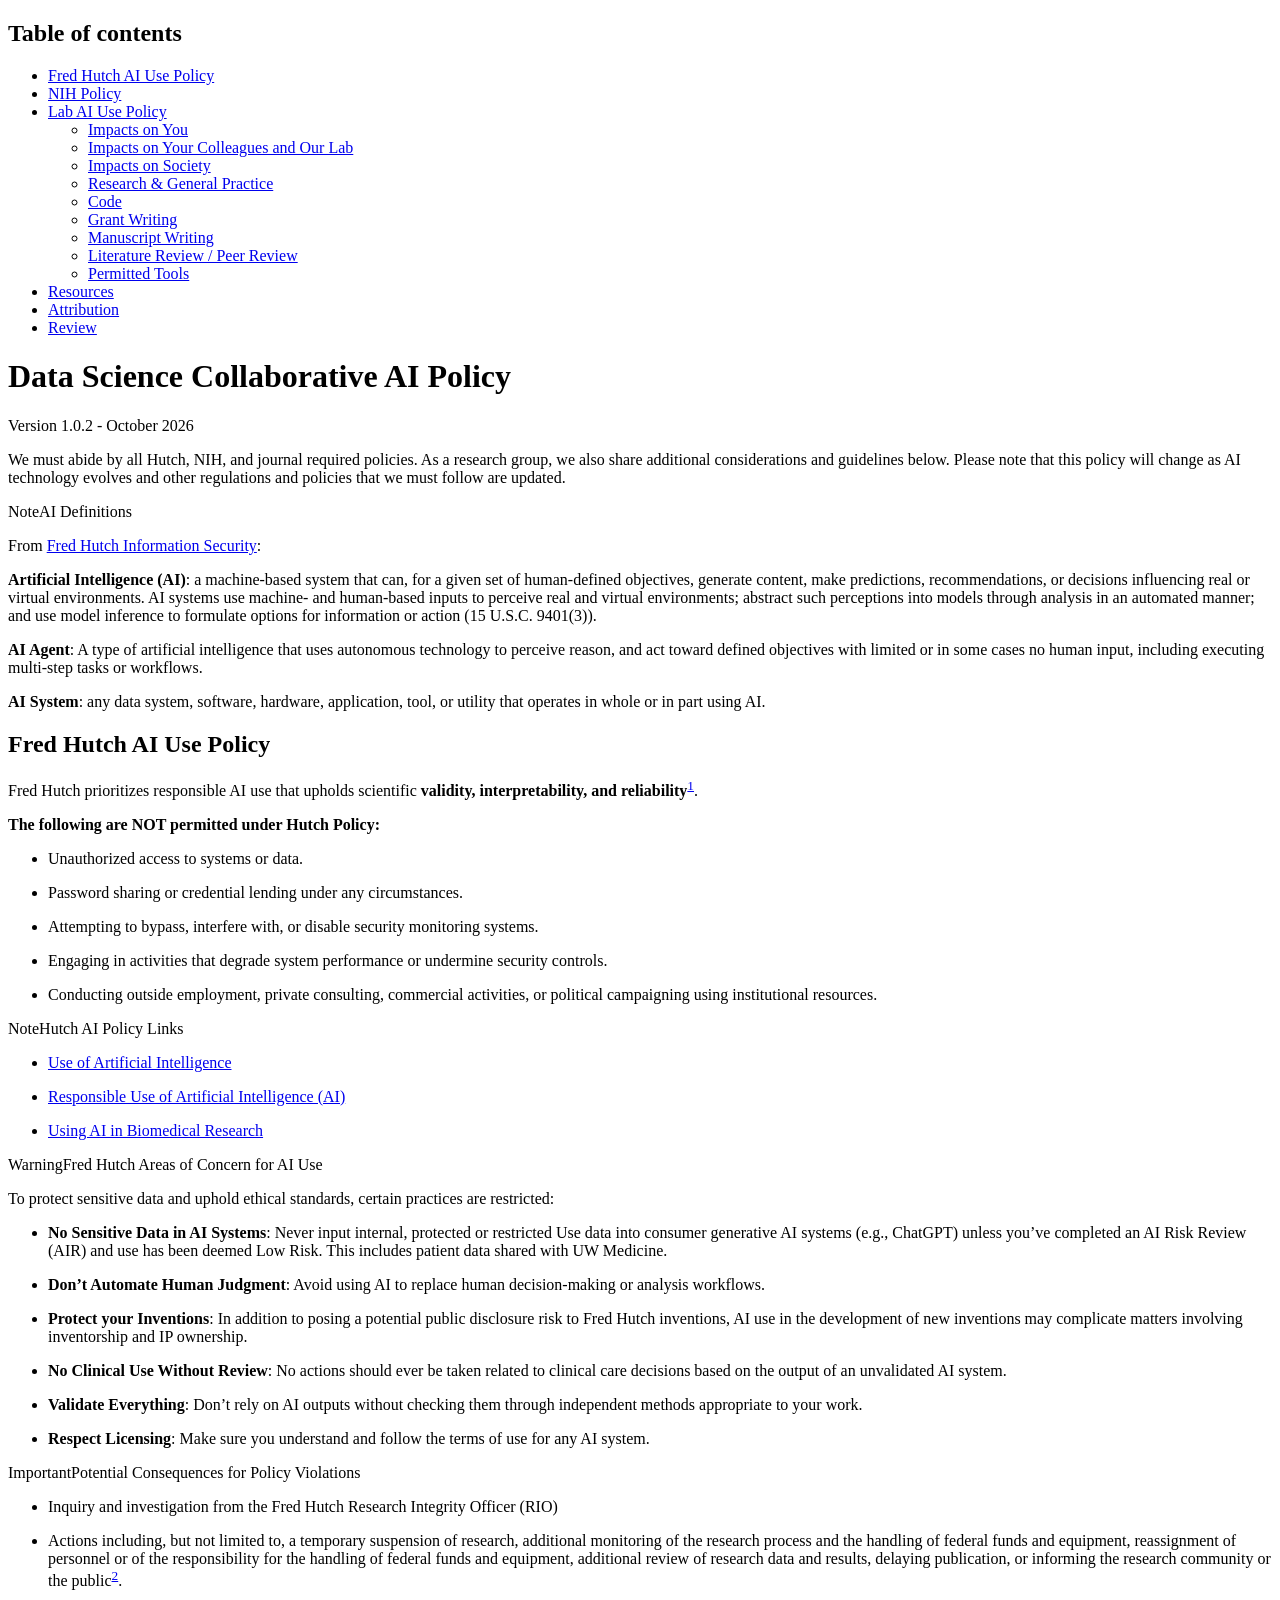
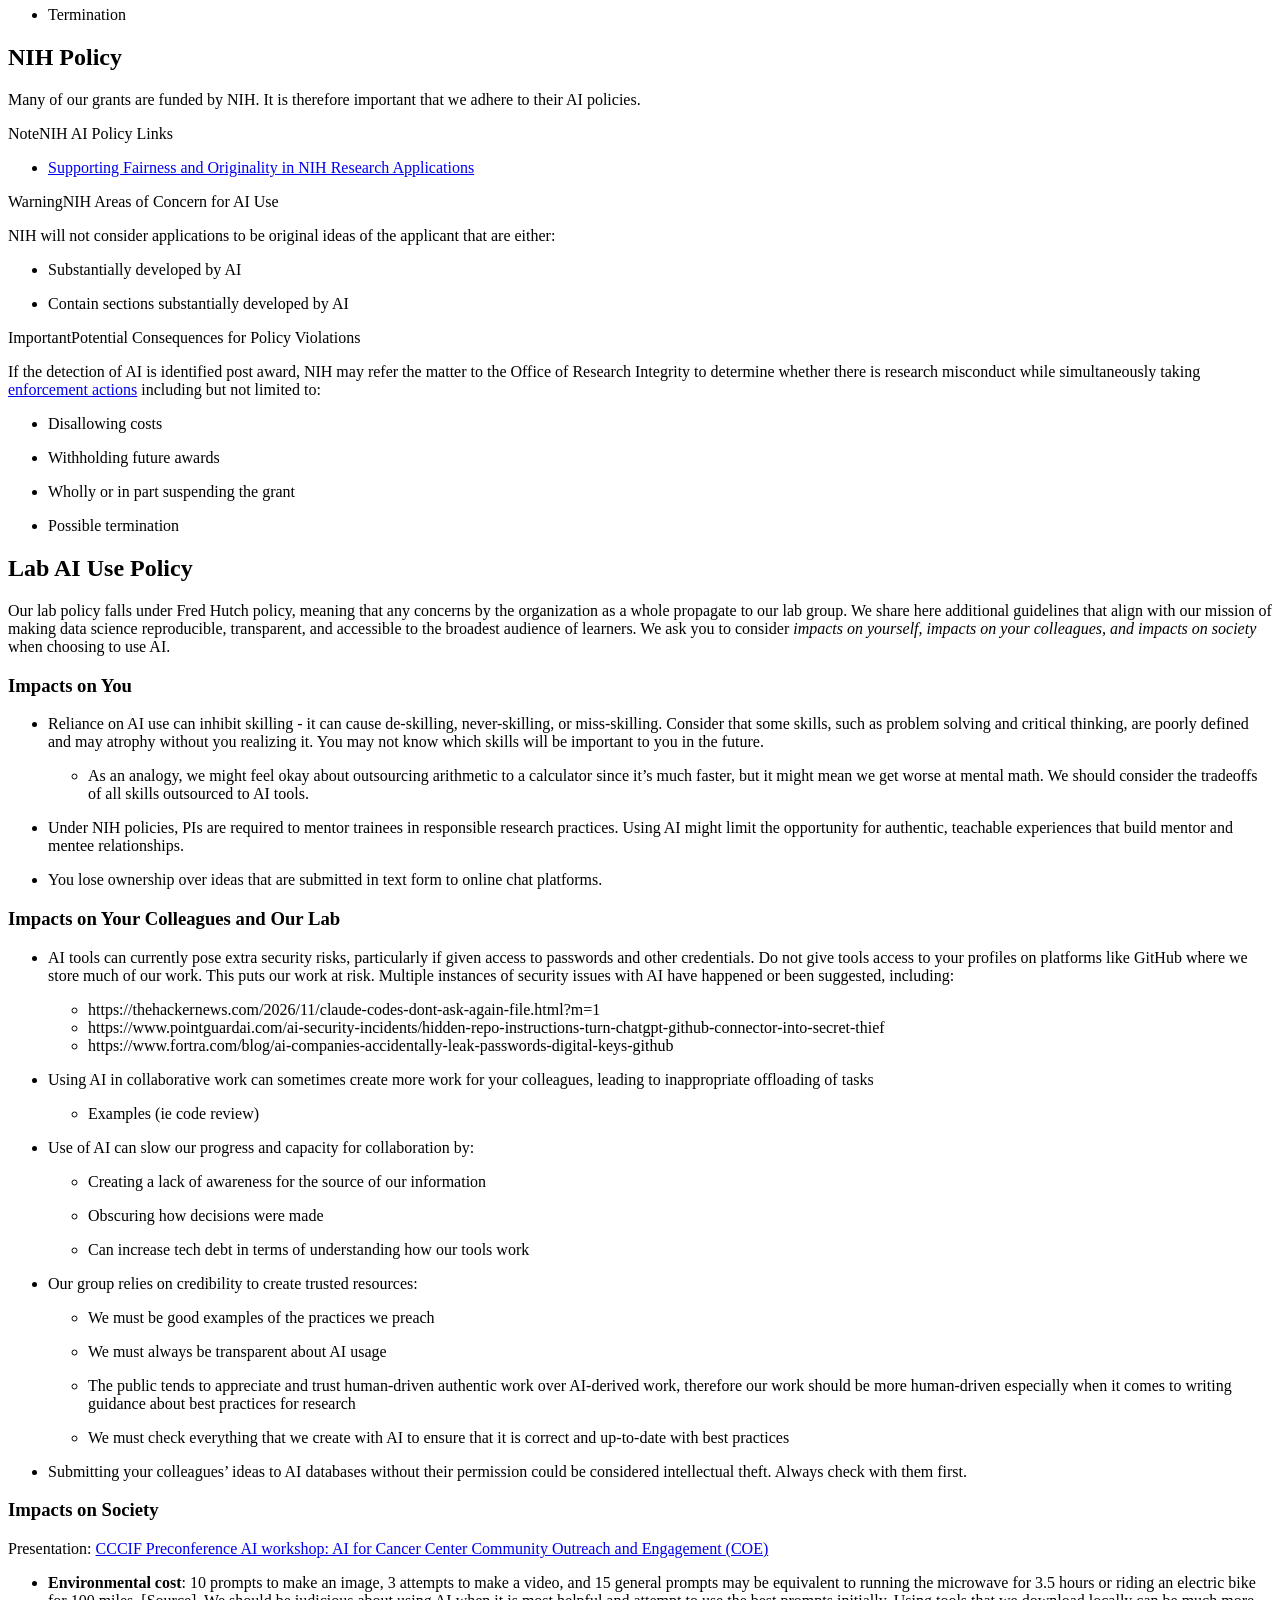
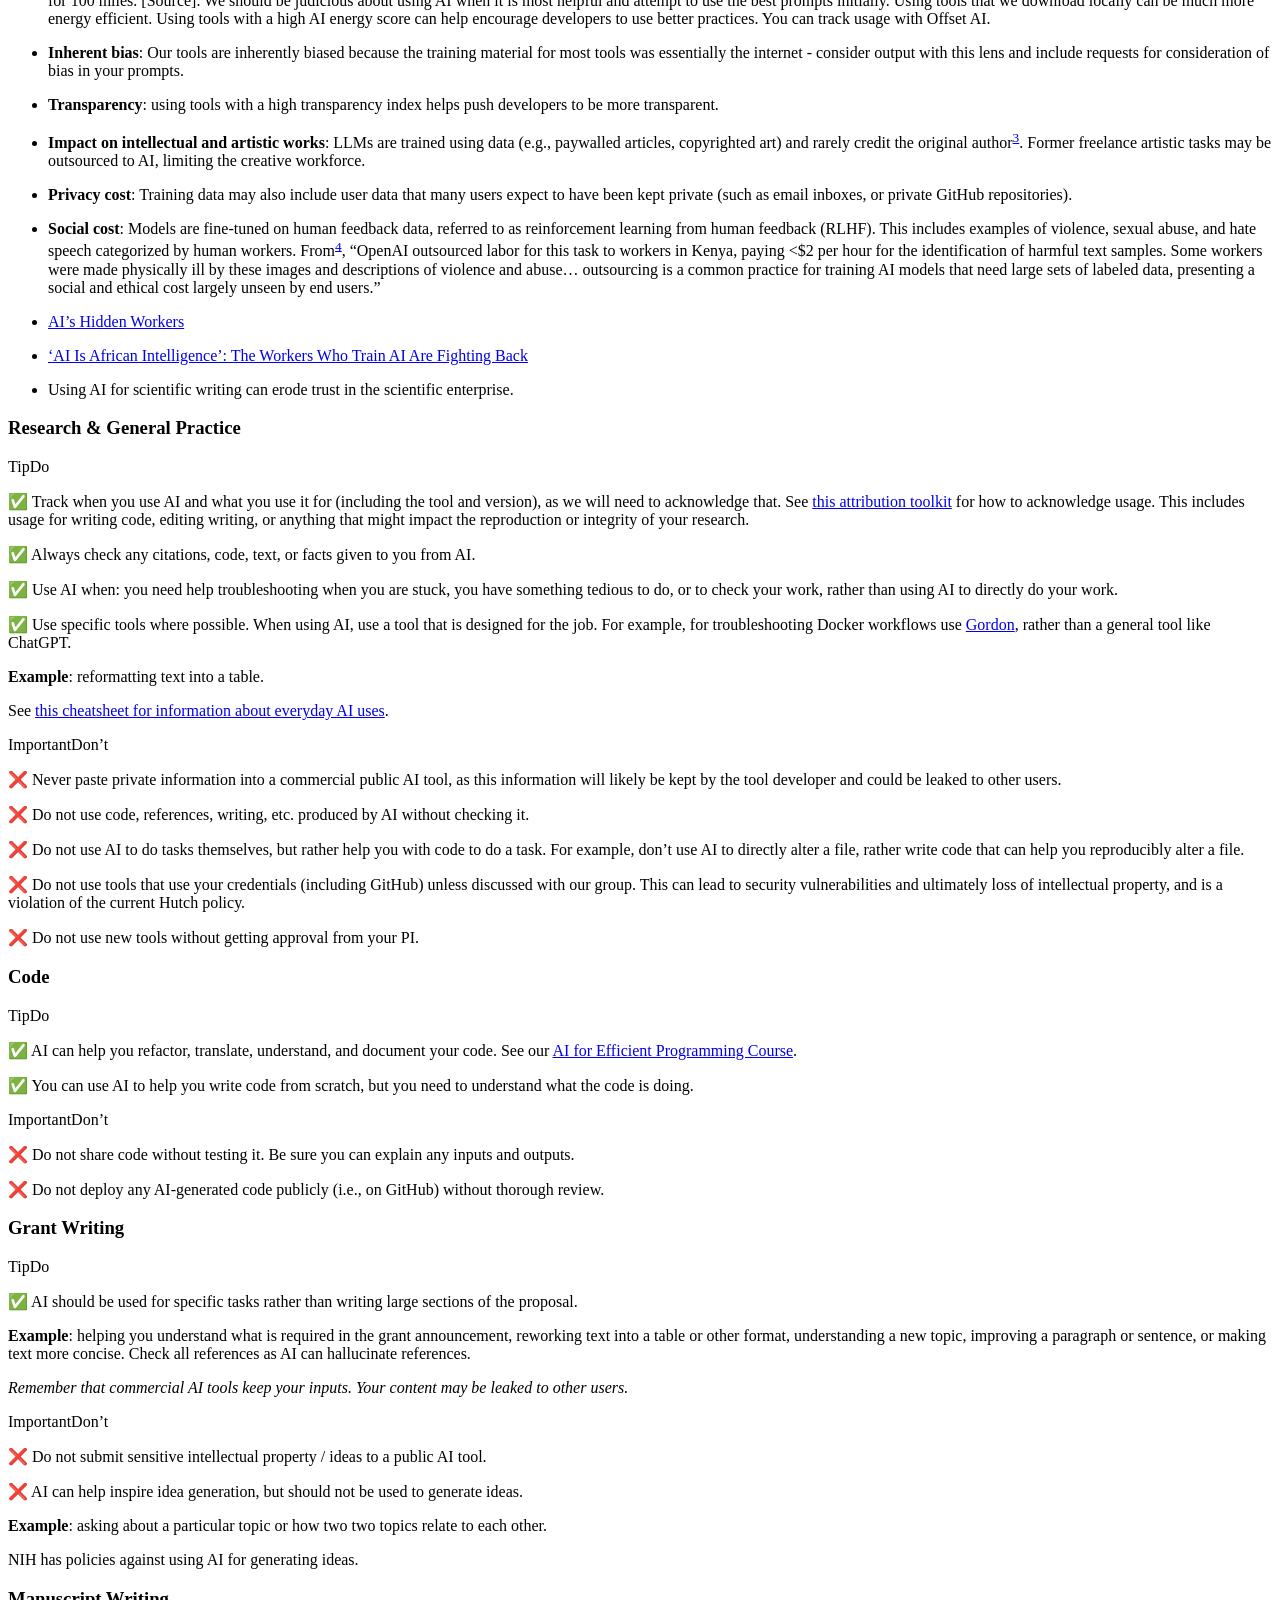
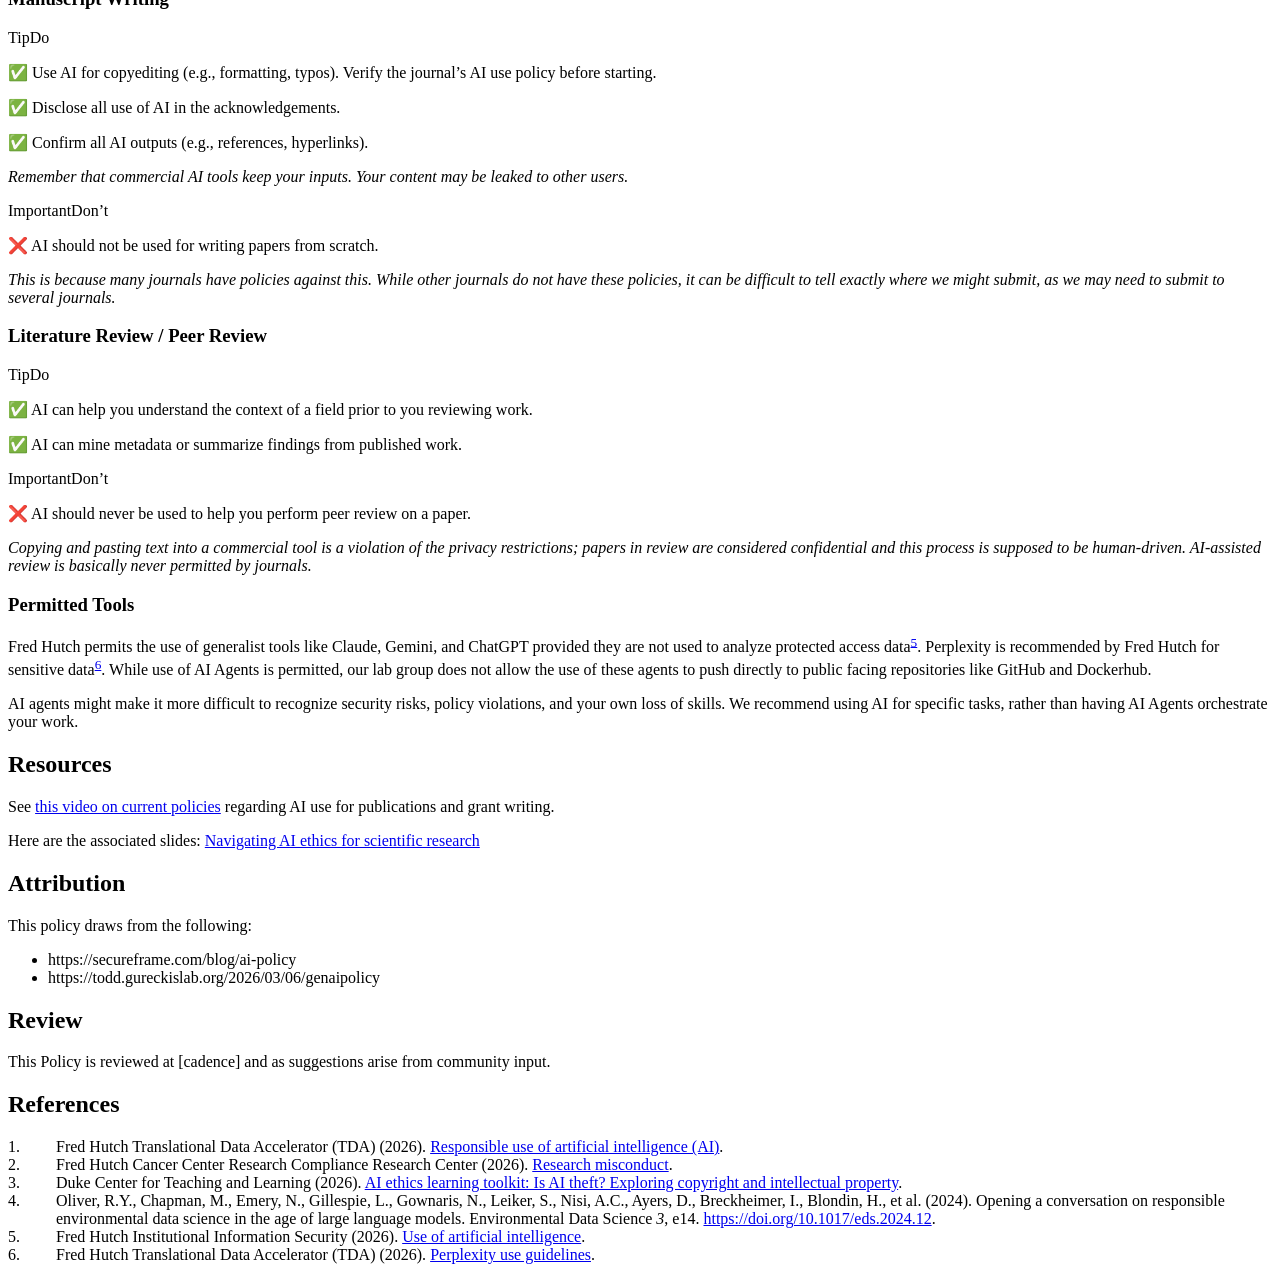
==== docs/index.html @ b93a464d "Establish workflow files" ====
<!DOCTYPE html>
<html xmlns="http://www.w3.org/1999/xhtml" lang="en" xml:lang="en"><head>

<meta charset="utf-8">
<meta name="generator" content="quarto-1.8.25">

<meta name="viewport" content="width=device-width, initial-scale=1.0, user-scalable=yes">


<title>Data Science Collaborative AI Policy</title>
<style>
code{white-space: pre-wrap;}
span.smallcaps{font-variant: small-caps;}
div.columns{display: flex; gap: min(4vw, 1.5em);}
div.column{flex: auto; overflow-x: auto;}
div.hanging-indent{margin-left: 1.5em; text-indent: -1.5em;}
ul.task-list{list-style: none;}
ul.task-list li input[type="checkbox"] {
  width: 0.8em;
  margin: 0 0.8em 0.2em -1em; /* quarto-specific, see https://github.com/quarto-dev/quarto-cli/issues/4556 */ 
  vertical-align: middle;
}
/* CSS for citations */
div.csl-bib-body { }
div.csl-entry {
  clear: both;
}
.hanging-indent div.csl-entry {
  margin-left:2em;
  text-indent:-2em;
}
div.csl-left-margin {
  min-width:2em;
  float:left;
}
div.csl-right-inline {
  margin-left:2em;
  padding-left:1em;
}
div.csl-indent {
  margin-left: 2em;
}</style>


<script src="ai-policy_files/libs/clipboard/clipboard.min.js"></script>
<script src="ai-policy_files/libs/quarto-html/quarto.js" type="module"></script>
<script src="ai-policy_files/libs/quarto-html/tabsets/tabsets.js" type="module"></script>
<script src="ai-policy_files/libs/quarto-html/axe/axe-check.js" type="module"></script>
<script src="ai-policy_files/libs/quarto-html/popper.min.js"></script>
<script src="ai-policy_files/libs/quarto-html/tippy.umd.min.js"></script>
<script src="ai-policy_files/libs/quarto-html/anchor.min.js"></script>
<link href="ai-policy_files/libs/quarto-html/tippy.css" rel="stylesheet">
<link href="ai-policy_files/libs/quarto-html/quarto-syntax-highlighting-7b89279ff1a6dce999919e0e67d4d9ec.css" rel="stylesheet" id="quarto-text-highlighting-styles">
<script src="ai-policy_files/libs/bootstrap/bootstrap.min.js"></script>
<link href="ai-policy_files/libs/bootstrap/bootstrap-icons.css" rel="stylesheet">
<link href="ai-policy_files/libs/bootstrap/bootstrap-d6a003b94517c951b2d65075d42fb01b.min.css" rel="stylesheet" append-hash="true" id="quarto-bootstrap" data-mode="light">


</head>

<body class="quarto-light">

<div id="quarto-content" class="page-columns page-rows-contents page-layout-article">
<div id="quarto-margin-sidebar" class="sidebar margin-sidebar">
  <nav id="TOC" role="doc-toc" class="toc-active">
    <h2 id="toc-title">Table of contents</h2>
   
  <ul>
  <li><a href="#fred-hutch-ai-use-policy" id="toc-fred-hutch-ai-use-policy" class="nav-link active" data-scroll-target="#fred-hutch-ai-use-policy">Fred Hutch AI Use Policy</a></li>
  <li><a href="#nih-policy" id="toc-nih-policy" class="nav-link" data-scroll-target="#nih-policy">NIH Policy</a></li>
  <li><a href="#lab-ai-use-policy" id="toc-lab-ai-use-policy" class="nav-link" data-scroll-target="#lab-ai-use-policy">Lab AI Use Policy</a>
  <ul class="collapse">
  <li><a href="#impacts-on-you" id="toc-impacts-on-you" class="nav-link" data-scroll-target="#impacts-on-you">Impacts on You</a></li>
  <li><a href="#impacts-on-your-colleagues-and-our-lab" id="toc-impacts-on-your-colleagues-and-our-lab" class="nav-link" data-scroll-target="#impacts-on-your-colleagues-and-our-lab">Impacts on Your Colleagues and Our Lab</a></li>
  <li><a href="#impacts-on-society" id="toc-impacts-on-society" class="nav-link" data-scroll-target="#impacts-on-society">Impacts on Society</a></li>
  <li><a href="#research-general-practice" id="toc-research-general-practice" class="nav-link" data-scroll-target="#research-general-practice">Research &amp; General Practice</a></li>
  <li><a href="#code" id="toc-code" class="nav-link" data-scroll-target="#code">Code</a></li>
  <li><a href="#grant-writing" id="toc-grant-writing" class="nav-link" data-scroll-target="#grant-writing">Grant Writing</a></li>
  <li><a href="#manuscript-writing" id="toc-manuscript-writing" class="nav-link" data-scroll-target="#manuscript-writing">Manuscript Writing</a></li>
  <li><a href="#literature-review-peer-review" id="toc-literature-review-peer-review" class="nav-link" data-scroll-target="#literature-review-peer-review">Literature Review / Peer Review</a></li>
  <li><a href="#permitted-tools" id="toc-permitted-tools" class="nav-link" data-scroll-target="#permitted-tools">Permitted Tools</a></li>
  </ul></li>
  <li><a href="#resources" id="toc-resources" class="nav-link" data-scroll-target="#resources">Resources</a></li>
  <li><a href="#attribution" id="toc-attribution" class="nav-link" data-scroll-target="#attribution">Attribution</a></li>
  <li><a href="#review" id="toc-review" class="nav-link" data-scroll-target="#review">Review</a></li>
  </ul>
</nav>
</div>
<main class="content" id="quarto-document-content">

<header id="title-block-header" class="quarto-title-block default">
<div class="quarto-title">
<h1 class="title">Data Science Collaborative AI Policy</h1>
<p class="subtitle lead">Version 1.0.2 - October 2026</p>
</div>



<div class="quarto-title-meta">

    
  
    
  </div>
  


</header>


<p>We must abide by all Hutch, NIH, and journal required policies. As a research group, we also share additional considerations and guidelines below. Please note that this policy will change as AI technology evolves and other regulations and policies that we must follow are updated.</p>
<div class="callout callout-style-default callout-note no-icon callout-titled">
<div class="callout-header d-flex align-content-center collapsed" data-bs-toggle="collapse" data-bs-target=".callout-1-contents" aria-controls="callout-1" aria-expanded="false" aria-label="Toggle callout">
<div class="callout-icon-container">
<i class="callout-icon no-icon"></i>
</div>
<div class="callout-title-container flex-fill">
<span class="screen-reader-only">Note</span>AI Definitions
</div>
<div class="callout-btn-toggle d-inline-block border-0 py-1 ps-1 pe-0 float-end"><i class="callout-toggle"></i></div>
</div>
<div id="callout-1" class="callout-1-contents callout-collapse collapse">
<div class="callout-body-container callout-body">
<p>From <a href="https://fredhutch-fhccinstitutional.policystat.com/policy/21605638/latest/#autoid-y47am">Fred Hutch Information Security</a>:</p>
<p><strong>Artificial Intelligence (AI)</strong>: a machine-based system that can, for a given set of human-defined objectives, generate content, make predictions, recommendations, or decisions influencing real or virtual environments. AI systems use machine- and human-based inputs to perceive real and virtual environments; abstract such perceptions into models through analysis in an automated manner; and use model inference to formulate options for information or action (15 U.S.C. 9401(3)).</p>
<p><strong>AI Agent</strong>: A type of artificial intelligence that uses autonomous technology to perceive reason, and act toward defined objectives with limited or in some cases no human input, including executing multi-step tasks or workflows.</p>
<p><strong>AI System</strong>: any data system, software, hardware, application, tool, or utility that operates in whole or in part using AI.</p>
</div>
</div>
</div>
<!-- ############################# -->
<section id="fred-hutch-ai-use-policy" class="level2">
<h2 class="anchored" data-anchor-id="fred-hutch-ai-use-policy">Fred Hutch AI Use Policy</h2>
<p>Fred Hutch prioritizes responsible AI use that upholds scientific <strong>validity, interpretability, and reliability</strong><span class="citation" data-cites="fh_responsible_use"><sup><a href="#ref-fh_responsible_use" role="doc-biblioref">1</a></sup></span>.</p>
<p><strong>The following are NOT permitted under Hutch Policy:</strong></p>
<ul>
<li><p>Unauthorized access to systems or data.</p></li>
<li><p>Password sharing or credential lending under any circumstances.</p></li>
<li><p>Attempting to bypass, interfere with, or disable security monitoring systems.</p></li>
<li><p>Engaging in activities that degrade system performance or undermine security controls.</p></li>
<li><p>Conducting outside employment, private consulting, commercial activities, or political campaigning using institutional resources.</p></li>
</ul>
<div class="callout callout-style-default callout-note no-icon callout-titled">
<div class="callout-header d-flex align-content-center collapsed" data-bs-toggle="collapse" data-bs-target=".callout-2-contents" aria-controls="callout-2" aria-expanded="false" aria-label="Toggle callout">
<div class="callout-icon-container">
<i class="callout-icon no-icon"></i>
</div>
<div class="callout-title-container flex-fill">
<span class="screen-reader-only">Note</span>Hutch AI Policy Links
</div>
<div class="callout-btn-toggle d-inline-block border-0 py-1 ps-1 pe-0 float-end"><i class="callout-toggle"></i></div>
</div>
<div id="callout-2" class="callout-2-contents callout-collapse collapse">
<div class="callout-body-container callout-body">
<ul>
<li><p><a href="https://fredhutch-fhccinstitutional.policystat.com/policy/21605638/latest/">Use of Artificial Intelligence</a></p></li>
<li><p><a href="https://centernet.fredhutch.org/u/tda/ai.html">Responsible Use of Artificial Intelligence (AI)</a></p></li>
<li><p><a href="https://sciwiki.fredhutch.org/datascience/ai_coding">Using AI in Biomedical Research</a></p></li>
</ul>
</div>
</div>
</div>
<div class="callout callout-style-default callout-warning no-icon callout-titled">
<div class="callout-header d-flex align-content-center collapsed" data-bs-toggle="collapse" data-bs-target=".callout-3-contents" aria-controls="callout-3" aria-expanded="false" aria-label="Toggle callout">
<div class="callout-icon-container">
<i class="callout-icon no-icon"></i>
</div>
<div class="callout-title-container flex-fill">
<span class="screen-reader-only">Warning</span>Fred Hutch Areas of Concern for AI Use
</div>
<div class="callout-btn-toggle d-inline-block border-0 py-1 ps-1 pe-0 float-end"><i class="callout-toggle"></i></div>
</div>
<div id="callout-3" class="callout-3-contents callout-collapse collapse">
<div class="callout-body-container callout-body">
<p>To protect sensitive data and uphold ethical standards, certain practices are restricted:</p>
<ul>
<li><p><strong>No Sensitive Data in AI Systems</strong>: Never input internal, protected or restricted Use data into consumer generative AI systems (e.g., ChatGPT) unless you’ve completed an AI Risk Review (AIR) and use has been deemed Low Risk. This includes patient data shared with UW Medicine.</p></li>
<li><p><strong>Don’t Automate Human Judgment</strong>: Avoid using AI to replace human decision-making or analysis workflows.</p></li>
<li><p><strong>Protect your Inventions</strong>: In addition to posing a potential public disclosure risk to Fred Hutch inventions, AI use in the development of new inventions may complicate matters involving inventorship and IP ownership.</p></li>
<li><p><strong>No Clinical Use Without Review</strong>: No actions should ever be taken related to clinical care decisions based on the output of an unvalidated AI system.</p></li>
<li><p><strong>Validate Everything</strong>: Don’t rely on AI outputs without checking them through independent methods appropriate to your work.</p></li>
<li><p><strong>Respect Licensing</strong>: Make sure you understand and follow the terms of use for any AI system.</p></li>
</ul>
</div>
</div>
</div>
<div class="callout callout-style-default callout-important no-icon callout-titled">
<div class="callout-header d-flex align-content-center collapsed" data-bs-toggle="collapse" data-bs-target=".callout-4-contents" aria-controls="callout-4" aria-expanded="false" aria-label="Toggle callout">
<div class="callout-icon-container">
<i class="callout-icon no-icon"></i>
</div>
<div class="callout-title-container flex-fill">
<span class="screen-reader-only">Important</span>Potential Consequences for Policy Violations
</div>
<div class="callout-btn-toggle d-inline-block border-0 py-1 ps-1 pe-0 float-end"><i class="callout-toggle"></i></div>
</div>
<div id="callout-4" class="callout-4-contents callout-collapse collapse">
<div class="callout-body-container callout-body">
<ul>
<li><p>Inquiry and investigation from the Fred Hutch Research Integrity Officer (RIO)</p></li>
<li><p>Actions including, but not limited to, a temporary suspension of research, additional monitoring of the research process and the handling of federal funds and equipment, reassignment of personnel or of the responsibility for the handling of federal funds and equipment, additional review of research data and results, delaying publication, or informing the research community or the public<span class="citation" data-cites="fh_rsch_misconduct"><sup><a href="#ref-fh_rsch_misconduct" role="doc-biblioref">2</a></sup></span>.</p></li>
<li><p>Termination</p></li>
</ul>
</div>
</div>
</div>
<!-- ############################# -->
</section>
<section id="nih-policy" class="level2">
<h2 class="anchored" data-anchor-id="nih-policy">NIH Policy</h2>
<p>Many of our grants are funded by NIH. It is therefore important that we adhere to their AI policies.</p>
<div class="callout callout-style-default callout-note no-icon callout-titled">
<div class="callout-header d-flex align-content-center collapsed" data-bs-toggle="collapse" data-bs-target=".callout-5-contents" aria-controls="callout-5" aria-expanded="false" aria-label="Toggle callout">
<div class="callout-icon-container">
<i class="callout-icon no-icon"></i>
</div>
<div class="callout-title-container flex-fill">
<span class="screen-reader-only">Note</span>NIH AI Policy Links
</div>
<div class="callout-btn-toggle d-inline-block border-0 py-1 ps-1 pe-0 float-end"><i class="callout-toggle"></i></div>
</div>
<div id="callout-5" class="callout-5-contents callout-collapse collapse">
<div class="callout-body-container callout-body">
<ul>
<li><a href="https://grants.nih.gov/grants/guide/notice-files/NOT-OD-25-132.html">Supporting Fairness and Originality in NIH Research Applications</a></li>
</ul>
</div>
</div>
</div>
<div class="callout callout-style-default callout-warning no-icon callout-titled">
<div class="callout-header d-flex align-content-center collapsed" data-bs-toggle="collapse" data-bs-target=".callout-6-contents" aria-controls="callout-6" aria-expanded="false" aria-label="Toggle callout">
<div class="callout-icon-container">
<i class="callout-icon no-icon"></i>
</div>
<div class="callout-title-container flex-fill">
<span class="screen-reader-only">Warning</span>NIH Areas of Concern for AI Use
</div>
<div class="callout-btn-toggle d-inline-block border-0 py-1 ps-1 pe-0 float-end"><i class="callout-toggle"></i></div>
</div>
<div id="callout-6" class="callout-6-contents callout-collapse collapse">
<div class="callout-body-container callout-body">
<p>NIH will not consider applications to be original ideas of the applicant that are either:</p>
<ul>
<li><p>Substantially developed by AI</p></li>
<li><p>Contain sections substantially developed by AI</p></li>
</ul>
</div>
</div>
</div>
<div class="callout callout-style-default callout-important no-icon callout-titled">
<div class="callout-header d-flex align-content-center collapsed" data-bs-toggle="collapse" data-bs-target=".callout-7-contents" aria-controls="callout-7" aria-expanded="false" aria-label="Toggle callout">
<div class="callout-icon-container">
<i class="callout-icon no-icon"></i>
</div>
<div class="callout-title-container flex-fill">
<span class="screen-reader-only">Important</span>Potential Consequences for Policy Violations
</div>
<div class="callout-btn-toggle d-inline-block border-0 py-1 ps-1 pe-0 float-end"><i class="callout-toggle"></i></div>
</div>
<div id="callout-7" class="callout-7-contents callout-collapse collapse">
<div class="callout-body-container callout-body">
<p>If the detection of AI is identified post award, NIH may refer the matter to the Office of Research Integrity to determine whether there is research misconduct while simultaneously taking <a href="https://www.ecfr.gov/current/title-2/subtitle-A/chapter-II/part-200/subpart-D/subject-group-ECFR86b76dde0e1e9dc/section-200.339">enforcement actions</a> including but not limited to:</p>
<ul>
<li><p>Disallowing costs</p></li>
<li><p>Withholding future awards</p></li>
<li><p>Wholly or in part suspending the grant</p></li>
<li><p>Possible termination</p></li>
</ul>
</div>
</div>
</div>
<!-- ############################# -->
</section>
<section id="lab-ai-use-policy" class="level2">
<h2 class="anchored" data-anchor-id="lab-ai-use-policy">Lab AI Use Policy</h2>
<p>Our lab policy falls under Fred Hutch policy, meaning that any concerns by the organization as a whole propagate to our lab group. We share here additional guidelines that align with our mission of making data science reproducible, transparent, and accessible to the broadest audience of learners. We ask you to consider <em>impacts on yourself, impacts on your colleagues, and impacts on society</em> when choosing to use AI.</p>
<section id="impacts-on-you" class="level3">
<h3 class="anchored" data-anchor-id="impacts-on-you">Impacts on You</h3>
<ul>
<li><p>Reliance on AI use can inhibit skilling - it can cause de-skilling, never-skilling, or miss-skilling. Consider that some skills, such as problem solving and critical thinking, are poorly defined and may atrophy without you realizing it. You may not know which skills will be important to you in the future.</p>
<ul>
<li>As an analogy, we might feel okay about outsourcing arithmetic to a calculator since it’s much faster, but it might mean we get worse at mental math. We should consider the tradeoffs of all skills outsourced to AI tools.</li>
</ul></li>
<li><p>Under NIH policies, PIs are required to mentor trainees in responsible research practices. Using AI might limit the opportunity for authentic, teachable experiences that build mentor and mentee relationships.</p></li>
<li><p>You lose ownership over ideas that are submitted in text form to online chat platforms.</p></li>
</ul>
</section>
<section id="impacts-on-your-colleagues-and-our-lab" class="level3">
<h3 class="anchored" data-anchor-id="impacts-on-your-colleagues-and-our-lab">Impacts on Your Colleagues and Our Lab</h3>
<ul>
<li><p>AI tools can currently pose extra security risks, particularly if given access to passwords and other credentials. Do not give tools access to your profiles on platforms like GitHub where we store much of our work. This puts our work at risk. Multiple instances of security issues with AI have happened or been suggested, including:</p>
<ul>
<li>https://thehackernews.com/2026/11/claude-codes-dont-ask-again-file.html?m=1</li>
<li>https://www.pointguardai.com/ai-security-incidents/hidden-repo-instructions-turn-chatgpt-github-connector-into-secret-thief</li>
<li>https://www.fortra.com/blog/ai-companies-accidentally-leak-passwords-digital-keys-github</li>
</ul></li>
<li><p>Using AI in collaborative work can sometimes create more work for your colleagues, leading to inappropriate offloading of tasks</p>
<ul>
<li>Examples (ie code review)</li>
</ul></li>
<li><p>Use of AI can slow our progress and capacity for collaboration by:</p>
<ul>
<li><p>Creating a lack of awareness for the source of our information</p></li>
<li><p>Obscuring how decisions were made</p></li>
<li><p>Can increase tech debt in terms of understanding how our tools work</p></li>
</ul></li>
<li><p>Our group relies on credibility to create trusted resources:</p>
<ul>
<li><p>We must be good examples of the practices we preach</p></li>
<li><p>We must always be transparent about AI usage</p></li>
<li><p>The public tends to appreciate and trust human-driven authentic work over AI-derived work, therefore our work should be more human-driven especially when it comes to writing guidance about best practices for research</p></li>
<li><p>We must check everything that we create with AI to ensure that it is correct and up-to-date with best practices</p></li>
</ul></li>
<li><p>Submitting your colleagues’ ideas to AI databases without their permission could be considered intellectual theft. Always check with them first.</p></li>
</ul>
</section>
<section id="impacts-on-society" class="level3">
<h3 class="anchored" data-anchor-id="impacts-on-society">Impacts on Society</h3>
<p>Presentation: <a href="https://docs.google.com/presentation/d/1SSAsaE_R_SJqafv3GZYfQDh40idFBVF4uCoBOgGnBtQ/edit?usp=sharing">CCCIF Preconference AI workshop: AI for Cancer Center Community Outreach and Engagement (COE)</a></p>
<ul>
<li><p><strong>Environmental cost</strong>: 10 prompts to make an image, 3 attempts to make a video, and 15 general prompts may be equivalent to running the microwave for 3.5 hours or riding an electric bike for 100 miles. [Source]. We should be judicious about using AI when it is most helpful and attempt to use the best prompts initially. Using tools that we download locally can be much more energy efficient. Using tools with a high AI energy score can help encourage developers to use better practices. You can track usage with Offset AI.</p></li>
<li><p><strong>Inherent bias</strong>: Our tools are inherently biased because the training material for most tools was essentially the internet - consider output with this lens and include requests for consideration of bias in your prompts.</p></li>
<li><p><strong>Transparency</strong>: using tools with a high transparency index helps push developers to be more transparent.</p></li>
<li><p><strong>Impact on intellectual and artistic works</strong>: LLMs are trained using data (e.g., paywalled articles, copyrighted art) and rarely credit the original author<span class="citation" data-cites="is_ai_theft"><sup><a href="#ref-is_ai_theft" role="doc-biblioref">3</a></sup></span>. Former freelance artistic tasks may be outsourced to AI, limiting the creative workforce.</p></li>
<li><p><strong>Privacy cost</strong>: Training data may also include user data that many users expect to have been kept private (such as email inboxes, or private GitHub repositories).</p></li>
<li><p><strong>Social cost</strong>: Models are fine-tuned on human feedback data, referred to as reinforcement learning from human feedback (RLHF). This includes examples of violence, sexual abuse, and hate speech categorized by human workers. From<span class="citation" data-cites="Oliver2024"><sup><a href="#ref-Oliver2024" role="doc-biblioref">4</a></sup></span>, “OpenAI outsourced labor for this task to workers in Kenya, paying &lt;$2 per hour for the identification of harmful text samples. Some workers were made physically ill by these images and descriptions of violence and abuse… outsourcing is a common practice for training AI models that need large sets of labeled data, presenting a social and ethical cost largely unseen by end users.”</p></li>
<li><p><a href="https://papers.ssrn.com/sol3/papers.cfm?abstract_id=6443000">AI’s Hidden Workers</a></p></li>
<li><p><a href="https://www.404media.co/ai-is-african-intelligence-the-workers-who-train-ai-are-fighting-back/">‘AI Is African Intelligence’: The Workers Who Train AI Are Fighting Back</a></p></li>
<li><p>Using AI for scientific writing can erode trust in the scientific enterprise.</p></li>
</ul>
</section>
<section id="research-general-practice" class="level3">
<h3 class="anchored" data-anchor-id="research-general-practice">Research &amp; General Practice</h3>
<div class="callout callout-style-default callout-tip no-icon callout-titled">
<div class="callout-header d-flex align-content-center collapsed" data-bs-toggle="collapse" data-bs-target=".callout-8-contents" aria-controls="callout-8" aria-expanded="false" aria-label="Toggle callout">
<div class="callout-icon-container">
<i class="callout-icon no-icon"></i>
</div>
<div class="callout-title-container flex-fill">
<span class="screen-reader-only">Tip</span>Do
</div>
<div class="callout-btn-toggle d-inline-block border-0 py-1 ps-1 pe-0 float-end"><i class="callout-toggle"></i></div>
</div>
<div id="callout-8" class="callout-8-contents callout-collapse collapse">
<div class="callout-body-container callout-body">
<p>✅ Track when you use AI and what you use it for (including the tool and version), as we will need to acknowledge that. See <a href="https://aiattribution.github.io/">this attribution toolkit</a> for how to acknowledge usage. This includes usage for writing code, editing writing, or anything that might impact the reproduction or integrity of your research.</p>
<p>✅ Always check any citations, code, text, or facts given to you from AI.</p>
<p>✅ Use AI when: you need help troubleshooting when you are stuck, you have something tedious to do, or to check your work, rather than using AI to directly do your work.</p>
<p>✅ Use specific tools where possible. When using AI, use a tool that is designed for the job. For example, for troubleshooting Docker workflows use <a href="https://docs.docker.com/ai/gordon/">Gordon</a>, rather than a general tool like ChatGPT.</p>
<p><strong>Example</strong>: reformatting text into a table.</p>
<p>See <a href="https://www.ottrproject.org/cheatsheets/ai_everyday_uses.html">this cheatsheet for information about everyday AI uses</a>.</p>
</div>
</div>
</div>
<div class="callout callout-style-default callout-important no-icon callout-titled">
<div class="callout-header d-flex align-content-center collapsed" data-bs-toggle="collapse" data-bs-target=".callout-9-contents" aria-controls="callout-9" aria-expanded="false" aria-label="Toggle callout">
<div class="callout-icon-container">
<i class="callout-icon no-icon"></i>
</div>
<div class="callout-title-container flex-fill">
<span class="screen-reader-only">Important</span>Don’t
</div>
<div class="callout-btn-toggle d-inline-block border-0 py-1 ps-1 pe-0 float-end"><i class="callout-toggle"></i></div>
</div>
<div id="callout-9" class="callout-9-contents callout-collapse collapse">
<div class="callout-body-container callout-body">
<p>❌ Never paste private information into a commercial public AI tool, as this information will likely be kept by the tool developer and could be leaked to other users.</p>
<p>❌ Do not use code, references, writing, etc. produced by AI without checking it.</p>
<p>❌ Do not use AI to do tasks themselves, but rather help you with code to do a task. For example, don’t use AI to directly alter a file, rather write code that can help you reproducibly alter a file.</p>
<p>❌ Do not use tools that use your credentials (including GitHub) unless discussed with our group. This can lead to security vulnerabilities and ultimately loss of intellectual property, and is a violation of the current Hutch policy.</p>
<p>❌ Do not use new tools without getting approval from your PI.</p>
</div>
</div>
</div>
</section>
<section id="code" class="level3">
<h3 class="anchored" data-anchor-id="code">Code</h3>
<div class="callout callout-style-default callout-tip no-icon callout-titled">
<div class="callout-header d-flex align-content-center collapsed" data-bs-toggle="collapse" data-bs-target=".callout-10-contents" aria-controls="callout-10" aria-expanded="false" aria-label="Toggle callout">
<div class="callout-icon-container">
<i class="callout-icon no-icon"></i>
</div>
<div class="callout-title-container flex-fill">
<span class="screen-reader-only">Tip</span>Do
</div>
<div class="callout-btn-toggle d-inline-block border-0 py-1 ps-1 pe-0 float-end"><i class="callout-toggle"></i></div>
</div>
<div id="callout-10" class="callout-10-contents callout-collapse collapse">
<div class="callout-body-container callout-body">
<p>✅ AI can help you refactor, translate, understand, and document your code. See our <a href="https://github.com/fhdsl/AI_for_Efficient_Programming">AI for Efficient Programming Course</a>.</p>
<p>✅ You can use AI to help you write code from scratch, but you need to understand what the code is doing.</p>
</div>
</div>
</div>
<div class="callout callout-style-default callout-important no-icon callout-titled">
<div class="callout-header d-flex align-content-center collapsed" data-bs-toggle="collapse" data-bs-target=".callout-11-contents" aria-controls="callout-11" aria-expanded="false" aria-label="Toggle callout">
<div class="callout-icon-container">
<i class="callout-icon no-icon"></i>
</div>
<div class="callout-title-container flex-fill">
<span class="screen-reader-only">Important</span>Don’t
</div>
<div class="callout-btn-toggle d-inline-block border-0 py-1 ps-1 pe-0 float-end"><i class="callout-toggle"></i></div>
</div>
<div id="callout-11" class="callout-11-contents callout-collapse collapse">
<div class="callout-body-container callout-body">
<p>❌ Do not share code without testing it. Be sure you can explain any inputs and outputs.</p>
<p>❌ Do not deploy any AI-generated code publicly (i.e., on GitHub) without thorough review.</p>
</div>
</div>
</div>
</section>
<section id="grant-writing" class="level3">
<h3 class="anchored" data-anchor-id="grant-writing">Grant Writing</h3>
<div class="callout callout-style-default callout-tip no-icon callout-titled">
<div class="callout-header d-flex align-content-center collapsed" data-bs-toggle="collapse" data-bs-target=".callout-12-contents" aria-controls="callout-12" aria-expanded="false" aria-label="Toggle callout">
<div class="callout-icon-container">
<i class="callout-icon no-icon"></i>
</div>
<div class="callout-title-container flex-fill">
<span class="screen-reader-only">Tip</span>Do
</div>
<div class="callout-btn-toggle d-inline-block border-0 py-1 ps-1 pe-0 float-end"><i class="callout-toggle"></i></div>
</div>
<div id="callout-12" class="callout-12-contents callout-collapse collapse">
<div class="callout-body-container callout-body">
<p>✅ AI should be used for specific tasks rather than writing large sections of the proposal.</p>
<p><strong>Example</strong>: helping you understand what is required in the grant announcement, reworking text into a table or other format, understanding a new topic, improving a paragraph or sentence, or making text more concise. Check all references as AI can hallucinate references.</p>
<p><em>Remember that commercial AI tools keep your inputs. Your content may be leaked to other users.</em></p>
</div>
</div>
</div>
<div class="callout callout-style-default callout-important no-icon callout-titled">
<div class="callout-header d-flex align-content-center collapsed" data-bs-toggle="collapse" data-bs-target=".callout-13-contents" aria-controls="callout-13" aria-expanded="false" aria-label="Toggle callout">
<div class="callout-icon-container">
<i class="callout-icon no-icon"></i>
</div>
<div class="callout-title-container flex-fill">
<span class="screen-reader-only">Important</span>Don’t
</div>
<div class="callout-btn-toggle d-inline-block border-0 py-1 ps-1 pe-0 float-end"><i class="callout-toggle"></i></div>
</div>
<div id="callout-13" class="callout-13-contents callout-collapse collapse">
<div class="callout-body-container callout-body">
<p>❌ Do not submit sensitive intellectual property / ideas to a public AI tool.</p>
<p>❌ AI can help inspire idea generation, but should not be used to generate ideas.</p>
<p><strong>Example</strong>: asking about a particular topic or how two two topics relate to each other.</p>
<p>NIH has policies against using AI for generating ideas.</p>
</div>
</div>
</div>
</section>
<section id="manuscript-writing" class="level3">
<h3 class="anchored" data-anchor-id="manuscript-writing">Manuscript Writing</h3>
<div class="callout callout-style-default callout-tip no-icon callout-titled">
<div class="callout-header d-flex align-content-center collapsed" data-bs-toggle="collapse" data-bs-target=".callout-14-contents" aria-controls="callout-14" aria-expanded="false" aria-label="Toggle callout">
<div class="callout-icon-container">
<i class="callout-icon no-icon"></i>
</div>
<div class="callout-title-container flex-fill">
<span class="screen-reader-only">Tip</span>Do
</div>
<div class="callout-btn-toggle d-inline-block border-0 py-1 ps-1 pe-0 float-end"><i class="callout-toggle"></i></div>
</div>
<div id="callout-14" class="callout-14-contents callout-collapse collapse">
<div class="callout-body-container callout-body">
<p>✅ Use AI for copyediting (e.g., formatting, typos). Verify the journal’s AI use policy before starting.</p>
<p>✅ Disclose all use of AI in the acknowledgements.</p>
<p>✅ Confirm all AI outputs (e.g., references, hyperlinks).</p>
<p><em>Remember that commercial AI tools keep your inputs. Your content may be leaked to other users.</em></p>
</div>
</div>
</div>
<div class="callout callout-style-default callout-important no-icon callout-titled">
<div class="callout-header d-flex align-content-center collapsed" data-bs-toggle="collapse" data-bs-target=".callout-15-contents" aria-controls="callout-15" aria-expanded="false" aria-label="Toggle callout">
<div class="callout-icon-container">
<i class="callout-icon no-icon"></i>
</div>
<div class="callout-title-container flex-fill">
<span class="screen-reader-only">Important</span>Don’t
</div>
<div class="callout-btn-toggle d-inline-block border-0 py-1 ps-1 pe-0 float-end"><i class="callout-toggle"></i></div>
</div>
<div id="callout-15" class="callout-15-contents callout-collapse collapse">
<div class="callout-body-container callout-body">
<p>❌ AI should not be used for writing papers from scratch.</p>
<p><em>This is because many journals have policies against this. While other journals do not have these policies, it can be difficult to tell exactly where we might submit, as we may need to submit to several journals.</em></p>
</div>
</div>
</div>
</section>
<section id="literature-review-peer-review" class="level3">
<h3 class="anchored" data-anchor-id="literature-review-peer-review">Literature Review / Peer Review</h3>
<div class="callout callout-style-default callout-tip no-icon callout-titled">
<div class="callout-header d-flex align-content-center collapsed" data-bs-toggle="collapse" data-bs-target=".callout-16-contents" aria-controls="callout-16" aria-expanded="false" aria-label="Toggle callout">
<div class="callout-icon-container">
<i class="callout-icon no-icon"></i>
</div>
<div class="callout-title-container flex-fill">
<span class="screen-reader-only">Tip</span>Do
</div>
<div class="callout-btn-toggle d-inline-block border-0 py-1 ps-1 pe-0 float-end"><i class="callout-toggle"></i></div>
</div>
<div id="callout-16" class="callout-16-contents callout-collapse collapse">
<div class="callout-body-container callout-body">
<p>✅ AI can help you understand the context of a field prior to you reviewing work.</p>
<p>✅ AI can mine metadata or summarize findings from published work.</p>
</div>
</div>
</div>
<div class="callout callout-style-default callout-important no-icon callout-titled">
<div class="callout-header d-flex align-content-center collapsed" data-bs-toggle="collapse" data-bs-target=".callout-17-contents" aria-controls="callout-17" aria-expanded="false" aria-label="Toggle callout">
<div class="callout-icon-container">
<i class="callout-icon no-icon"></i>
</div>
<div class="callout-title-container flex-fill">
<span class="screen-reader-only">Important</span>Don’t
</div>
<div class="callout-btn-toggle d-inline-block border-0 py-1 ps-1 pe-0 float-end"><i class="callout-toggle"></i></div>
</div>
<div id="callout-17" class="callout-17-contents callout-collapse collapse">
<div class="callout-body-container callout-body">
<p>❌ AI should never be used to help you perform peer review on a paper.</p>
<p><em>Copying and pasting text into a commercial tool is a violation of the privacy restrictions; papers in review are considered confidential and this process is supposed to be human-driven. AI-assisted review is basically never permitted by journals.</em></p>
</div>
</div>
</div>
</section>
<section id="permitted-tools" class="level3">
<h3 class="anchored" data-anchor-id="permitted-tools">Permitted Tools</h3>
<p>Fred Hutch permits the use of generalist tools like Claude, Gemini, and ChatGPT provided they are not used to analyze protected access data<span class="citation" data-cites="fh_ai_use"><sup><a href="#ref-fh_ai_use" role="doc-biblioref">5</a></sup></span>. Perplexity is recommended by Fred Hutch for sensitive data<span class="citation" data-cites="fh_perplexity"><sup><a href="#ref-fh_perplexity" role="doc-biblioref">6</a></sup></span>. While use of AI Agents is permitted, our lab group does not allow the use of these agents to push directly to public facing repositories like GitHub and Dockerhub.</p>
<p>AI agents might make it more difficult to recognize security risks, policy violations, and your own loss of skills. We recommend using AI for specific tasks, rather than having AI Agents orchestrate your work.</p>
</section>
</section>
<section id="resources" class="level2">
<h2 class="anchored" data-anchor-id="resources">Resources</h2>
<p>See <a href="https://fredhutch.hosted.panopto.com/Panopto/Pages/Viewer.aspx?id=8eeb3bd0-ac16-4dba-858d-b38b016cff76">this video on current policies</a> regarding AI use for publications and grant writing.</p>
<p>Here are the associated slides: <a href="https://docs.google.com/presentation/d/15RmlGNAontco7VF4EdtQFeaOl_1QKc1TVMCb79vKKz0/edit?usp=sharing">Navigating AI ethics for scientific research</a></p>
</section>
<section id="attribution" class="level2">
<h2 class="anchored" data-anchor-id="attribution">Attribution</h2>
<p>This policy draws from the following:</p>
<ul>
<li>https://secureframe.com/blog/ai-policy</li>
<li>https://todd.gureckislab.org/2026/03/06/genaipolicy</li>
</ul>
</section>
<section id="review" class="level2">
<h2 class="anchored" data-anchor-id="review">Review</h2>
<p>This Policy is reviewed at [cadence] and as suggestions arise from community input.</p>

</section>

<div id="quarto-appendix" class="default"><section class="quarto-appendix-contents" role="doc-bibliography" id="quarto-bibliography"><h2 class="anchored quarto-appendix-heading">References</h2><div id="refs" class="references csl-bib-body" role="list">
<div id="ref-fh_responsible_use" class="csl-entry" role="listitem">
<div class="csl-left-margin">1. </div><div class="csl-right-inline">Fred Hutch Translational Data Accelerator (TDA) (2026). <a href="https://centernet.fredhutch.org/u/tda/ai.html">Responsible use of artificial intelligence (AI)</a>.</div>
</div>
<div id="ref-fh_rsch_misconduct" class="csl-entry" role="listitem">
<div class="csl-left-margin">2. </div><div class="csl-right-inline">Fred Hutch Cancer Center Research Compliance Research Center (2026). <a href="https://fredhutch-fhccresearchcenter.policystat.com/policy/19563215/latest">Research misconduct</a>.</div>
</div>
<div id="ref-is_ai_theft" class="csl-entry" role="listitem">
<div class="csl-left-margin">3. </div><div class="csl-right-inline">Duke Center for Teaching and Learning (2026). <a href="https://ctl.duke.edu/ai-ethics-learning-toolkit/is-ai-theft/">AI ethics learning toolkit: Is AI theft? Exploring copyright and intellectual property</a>.</div>
</div>
<div id="ref-Oliver2024" class="csl-entry" role="listitem">
<div class="csl-left-margin">4. </div><div class="csl-right-inline">Oliver, R.Y., Chapman, M., Emery, N., Gillespie, L., Gownaris, N., Leiker, S., Nisi, A.C., Ayers, D., Breckheimer, I., Blondin, H., et al. (2024). Opening a conversation on responsible environmental data science in the age of large language models. Environmental Data Science <em>3</em>, e14. <a href="https://doi.org/10.1017/eds.2024.12">https://doi.org/10.1017/eds.2024.12</a>.</div>
</div>
<div id="ref-fh_ai_use" class="csl-entry" role="listitem">
<div class="csl-left-margin">5. </div><div class="csl-right-inline">Fred Hutch Institutional Information Security (2026). <a href="https://fredhutch-fhccinstitutional.policystat.com/policy/21605638/latest/">Use of artificial intelligence</a>.</div>
</div>
<div id="ref-fh_perplexity" class="csl-entry" role="listitem">
<div class="csl-left-margin">6. </div><div class="csl-right-inline">Fred Hutch Translational Data Accelerator (TDA) (2026). <a href="https://centernet.fredhutch.org/u/tda/ai/guidance-for-using-perplexity.html">Perplexity use guidelines</a>.</div>
</div>
</div></section></div></main>
<!-- /main column -->
<script id="quarto-html-after-body" type="application/javascript">
  window.document.addEventListener("DOMContentLoaded", function (event) {
    const icon = "";
    const anchorJS = new window.AnchorJS();
    anchorJS.options = {
      placement: 'right',
      icon: icon
    };
    anchorJS.add('.anchored');
    const isCodeAnnotation = (el) => {
      for (const clz of el.classList) {
        if (clz.startsWith('code-annotation-')) {                     
          return true;
        }
      }
      return false;
    }
    const onCopySuccess = function(e) {
      // button target
      const button = e.trigger;
      // don't keep focus
      button.blur();
      // flash "checked"
      button.classList.add('code-copy-button-checked');
      var currentTitle = button.getAttribute("title");
      button.setAttribute("title", "Copied!");
      let tooltip;
      if (window.bootstrap) {
        button.setAttribute("data-bs-toggle", "tooltip");
        button.setAttribute("data-bs-placement", "left");
        button.setAttribute("data-bs-title", "Copied!");
        tooltip = new bootstrap.Tooltip(button, 
          { trigger: "manual", 
            customClass: "code-copy-button-tooltip",
            offset: [0, -8]});
        tooltip.show();    
      }
      setTimeout(function() {
        if (tooltip) {
          tooltip.hide();
          button.removeAttribute("data-bs-title");
          button.removeAttribute("data-bs-toggle");
          button.removeAttribute("data-bs-placement");
        }
        button.setAttribute("title", currentTitle);
        button.classList.remove('code-copy-button-checked');
      }, 1000);
      // clear code selection
      e.clearSelection();
    }
    const getTextToCopy = function(trigger) {
      const outerScaffold = trigger.parentElement.cloneNode(true);
      const codeEl = outerScaffold.querySelector('code');
      for (const childEl of codeEl.children) {
        if (isCodeAnnotation(childEl)) {
          childEl.remove();
        }
      }
      return codeEl.innerText;
    }
    const clipboard = new window.ClipboardJS('.code-copy-button:not([data-in-quarto-modal])', {
      text: getTextToCopy
    });
    clipboard.on('success', onCopySuccess);
    if (window.document.getElementById('quarto-embedded-source-code-modal')) {
      const clipboardModal = new window.ClipboardJS('.code-copy-button[data-in-quarto-modal]', {
        text: getTextToCopy,
        container: window.document.getElementById('quarto-embedded-source-code-modal')
      });
      clipboardModal.on('success', onCopySuccess);
    }
      var localhostRegex = new RegExp(/^(?:http|https):\/\/localhost\:?[0-9]*\//);
      var mailtoRegex = new RegExp(/^mailto:/);
        var filterRegex = new RegExp('/' + window.location.host + '/');
      var isInternal = (href) => {
          return filterRegex.test(href) || localhostRegex.test(href) || mailtoRegex.test(href);
      }
      // Inspect non-navigation links and adorn them if external
     var links = window.document.querySelectorAll('a[href]:not(.nav-link):not(.navbar-brand):not(.toc-action):not(.sidebar-link):not(.sidebar-item-toggle):not(.pagination-link):not(.no-external):not([aria-hidden]):not(.dropdown-item):not(.quarto-navigation-tool):not(.about-link)');
      for (var i=0; i<links.length; i++) {
        const link = links[i];
        if (!isInternal(link.href)) {
          // undo the damage that might have been done by quarto-nav.js in the case of
          // links that we want to consider external
          if (link.dataset.originalHref !== undefined) {
            link.href = link.dataset.originalHref;
          }
        }
      }
    function tippyHover(el, contentFn, onTriggerFn, onUntriggerFn) {
      const config = {
        allowHTML: true,
        maxWidth: 500,
        delay: 100,
        arrow: false,
        appendTo: function(el) {
            return el.parentElement;
        },
        interactive: true,
        interactiveBorder: 10,
        theme: 'quarto',
        placement: 'bottom-start',
      };
      if (contentFn) {
        config.content = contentFn;
      }
      if (onTriggerFn) {
        config.onTrigger = onTriggerFn;
      }
      if (onUntriggerFn) {
        config.onUntrigger = onUntriggerFn;
      }
      window.tippy(el, config); 
    }
    const noterefs = window.document.querySelectorAll('a[role="doc-noteref"]');
    for (var i=0; i<noterefs.length; i++) {
      const ref = noterefs[i];
      tippyHover(ref, function() {
        // use id or data attribute instead here
        let href = ref.getAttribute('data-footnote-href') || ref.getAttribute('href');
        try { href = new URL(href).hash; } catch {}
        const id = href.replace(/^#\/?/, "");
        const note = window.document.getElementById(id);
        if (note) {
          return note.innerHTML;
        } else {
          return "";
        }
      });
    }
    const xrefs = window.document.querySelectorAll('a.quarto-xref');
    const processXRef = (id, note) => {
      // Strip column container classes
      const stripColumnClz = (el) => {
        el.classList.remove("page-full", "page-columns");
        if (el.children) {
          for (const child of el.children) {
            stripColumnClz(child);
          }
        }
      }
      stripColumnClz(note)
      if (id === null || id.startsWith('sec-')) {
        // Special case sections, only their first couple elements
        const container = document.createElement("div");
        if (note.children && note.children.length > 2) {
          container.appendChild(note.children[0].cloneNode(true));
          for (let i = 1; i < note.children.length; i++) {
            const child = note.children[i];
            if (child.tagName === "P" && child.innerText === "") {
              continue;
            } else {
              container.appendChild(child.cloneNode(true));
              break;
            }
          }
          if (window.Quarto?.typesetMath) {
            window.Quarto.typesetMath(container);
          }
          return container.innerHTML
        } else {
          if (window.Quarto?.typesetMath) {
            window.Quarto.typesetMath(note);
          }
          return note.innerHTML;
        }
      } else {
        // Remove any anchor links if they are present
        const anchorLink = note.querySelector('a.anchorjs-link');
        if (anchorLink) {
          anchorLink.remove();
        }
        if (window.Quarto?.typesetMath) {
          window.Quarto.typesetMath(note);
        }
        if (note.classList.contains("callout")) {
          return note.outerHTML;
        } else {
          return note.innerHTML;
        }
      }
    }
    for (var i=0; i<xrefs.length; i++) {
      const xref = xrefs[i];
      tippyHover(xref, undefined, function(instance) {
        instance.disable();
        let url = xref.getAttribute('href');
        let hash = undefined; 
        if (url.startsWith('#')) {
          hash = url;
        } else {
          try { hash = new URL(url).hash; } catch {}
        }
        if (hash) {
          const id = hash.replace(/^#\/?/, "");
          const note = window.document.getElementById(id);
          if (note !== null) {
            try {
              const html = processXRef(id, note.cloneNode(true));
              instance.setContent(html);
            } finally {
              instance.enable();
              instance.show();
            }
          } else {
            // See if we can fetch this
            fetch(url.split('#')[0])
            .then(res => res.text())
            .then(html => {
              const parser = new DOMParser();
              const htmlDoc = parser.parseFromString(html, "text/html");
              const note = htmlDoc.getElementById(id);
              if (note !== null) {
                const html = processXRef(id, note);
                instance.setContent(html);
              } 
            }).finally(() => {
              instance.enable();
              instance.show();
            });
          }
        } else {
          // See if we can fetch a full url (with no hash to target)
          // This is a special case and we should probably do some content thinning / targeting
          fetch(url)
          .then(res => res.text())
          .then(html => {
            const parser = new DOMParser();
            const htmlDoc = parser.parseFromString(html, "text/html");
            const note = htmlDoc.querySelector('main.content');
            if (note !== null) {
              // This should only happen for chapter cross references
              // (since there is no id in the URL)
              // remove the first header
              if (note.children.length > 0 && note.children[0].tagName === "HEADER") {
                note.children[0].remove();
              }
              const html = processXRef(null, note);
              instance.setContent(html);
            } 
          }).finally(() => {
            instance.enable();
            instance.show();
          });
        }
      }, function(instance) {
      });
    }
        let selectedAnnoteEl;
        const selectorForAnnotation = ( cell, annotation) => {
          let cellAttr = 'data-code-cell="' + cell + '"';
          let lineAttr = 'data-code-annotation="' +  annotation + '"';
          const selector = 'span[' + cellAttr + '][' + lineAttr + ']';
          return selector;
        }
        const selectCodeLines = (annoteEl) => {
          const doc = window.document;
          const targetCell = annoteEl.getAttribute("data-target-cell");
          const targetAnnotation = annoteEl.getAttribute("data-target-annotation");
          const annoteSpan = window.document.querySelector(selectorForAnnotation(targetCell, targetAnnotation));
          const lines = annoteSpan.getAttribute("data-code-lines").split(",");
          const lineIds = lines.map((line) => {
            return targetCell + "-" + line;
          })
          let top = null;
          let height = null;
          let parent = null;
          if (lineIds.length > 0) {
              //compute the position of the single el (top and bottom and make a div)
              const el = window.document.getElementById(lineIds[0]);
              top = el.offsetTop;
              height = el.offsetHeight;
              parent = el.parentElement.parentElement;
            if (lineIds.length > 1) {
              const lastEl = window.document.getElementById(lineIds[lineIds.length - 1]);
              const bottom = lastEl.offsetTop + lastEl.offsetHeight;
              height = bottom - top;
            }
            if (top !== null && height !== null && parent !== null) {
              // cook up a div (if necessary) and position it 
              let div = window.document.getElementById("code-annotation-line-highlight");
              if (div === null) {
                div = window.document.createElement("div");
                div.setAttribute("id", "code-annotation-line-highlight");
                div.style.position = 'absolute';
                parent.appendChild(div);
              }
              div.style.top = top - 2 + "px";
              div.style.height = height + 4 + "px";
              div.style.left = 0;
              let gutterDiv = window.document.getElementById("code-annotation-line-highlight-gutter");
              if (gutterDiv === null) {
                gutterDiv = window.document.createElement("div");
                gutterDiv.setAttribute("id", "code-annotation-line-highlight-gutter");
                gutterDiv.style.position = 'absolute';
                const codeCell = window.document.getElementById(targetCell);
                const gutter = codeCell.querySelector('.code-annotation-gutter');
                gutter.appendChild(gutterDiv);
              }
              gutterDiv.style.top = top - 2 + "px";
              gutterDiv.style.height = height + 4 + "px";
            }
            selectedAnnoteEl = annoteEl;
          }
        };
        const unselectCodeLines = () => {
          const elementsIds = ["code-annotation-line-highlight", "code-annotation-line-highlight-gutter"];
          elementsIds.forEach((elId) => {
            const div = window.document.getElementById(elId);
            if (div) {
              div.remove();
            }
          });
          selectedAnnoteEl = undefined;
        };
          // Handle positioning of the toggle
      window.addEventListener(
        "resize",
        throttle(() => {
          elRect = undefined;
          if (selectedAnnoteEl) {
            selectCodeLines(selectedAnnoteEl);
          }
        }, 10)
      );
      function throttle(fn, ms) {
      let throttle = false;
      let timer;
        return (...args) => {
          if(!throttle) { // first call gets through
              fn.apply(this, args);
              throttle = true;
          } else { // all the others get throttled
              if(timer) clearTimeout(timer); // cancel #2
              timer = setTimeout(() => {
                fn.apply(this, args);
                timer = throttle = false;
              }, ms);
          }
        };
      }
        // Attach click handler to the DT
        const annoteDls = window.document.querySelectorAll('dt[data-target-cell]');
        for (const annoteDlNode of annoteDls) {
          annoteDlNode.addEventListener('click', (event) => {
            const clickedEl = event.target;
            if (clickedEl !== selectedAnnoteEl) {
              unselectCodeLines();
              const activeEl = window.document.querySelector('dt[data-target-cell].code-annotation-active');
              if (activeEl) {
                activeEl.classList.remove('code-annotation-active');
              }
              selectCodeLines(clickedEl);
              clickedEl.classList.add('code-annotation-active');
            } else {
              // Unselect the line
              unselectCodeLines();
              clickedEl.classList.remove('code-annotation-active');
            }
          });
        }
    const findCites = (el) => {
      const parentEl = el.parentElement;
      if (parentEl) {
        const cites = parentEl.dataset.cites;
        if (cites) {
          return {
            el,
            cites: cites.split(' ')
          };
        } else {
          return findCites(el.parentElement)
        }
      } else {
        return undefined;
      }
    };
    var bibliorefs = window.document.querySelectorAll('a[role="doc-biblioref"]');
    for (var i=0; i<bibliorefs.length; i++) {
      const ref = bibliorefs[i];
      const citeInfo = findCites(ref);
      if (citeInfo) {
        tippyHover(citeInfo.el, function() {
          var popup = window.document.createElement('div');
          citeInfo.cites.forEach(function(cite) {
            var citeDiv = window.document.createElement('div');
            citeDiv.classList.add('hanging-indent');
            citeDiv.classList.add('csl-entry');
            var biblioDiv = window.document.getElementById('ref-' + cite);
            if (biblioDiv) {
              citeDiv.innerHTML = biblioDiv.innerHTML;
            }
            popup.appendChild(citeDiv);
          });
          return popup.innerHTML;
        });
      }
    }
  });
  </script>
</div> <!-- /content -->




</body></html>
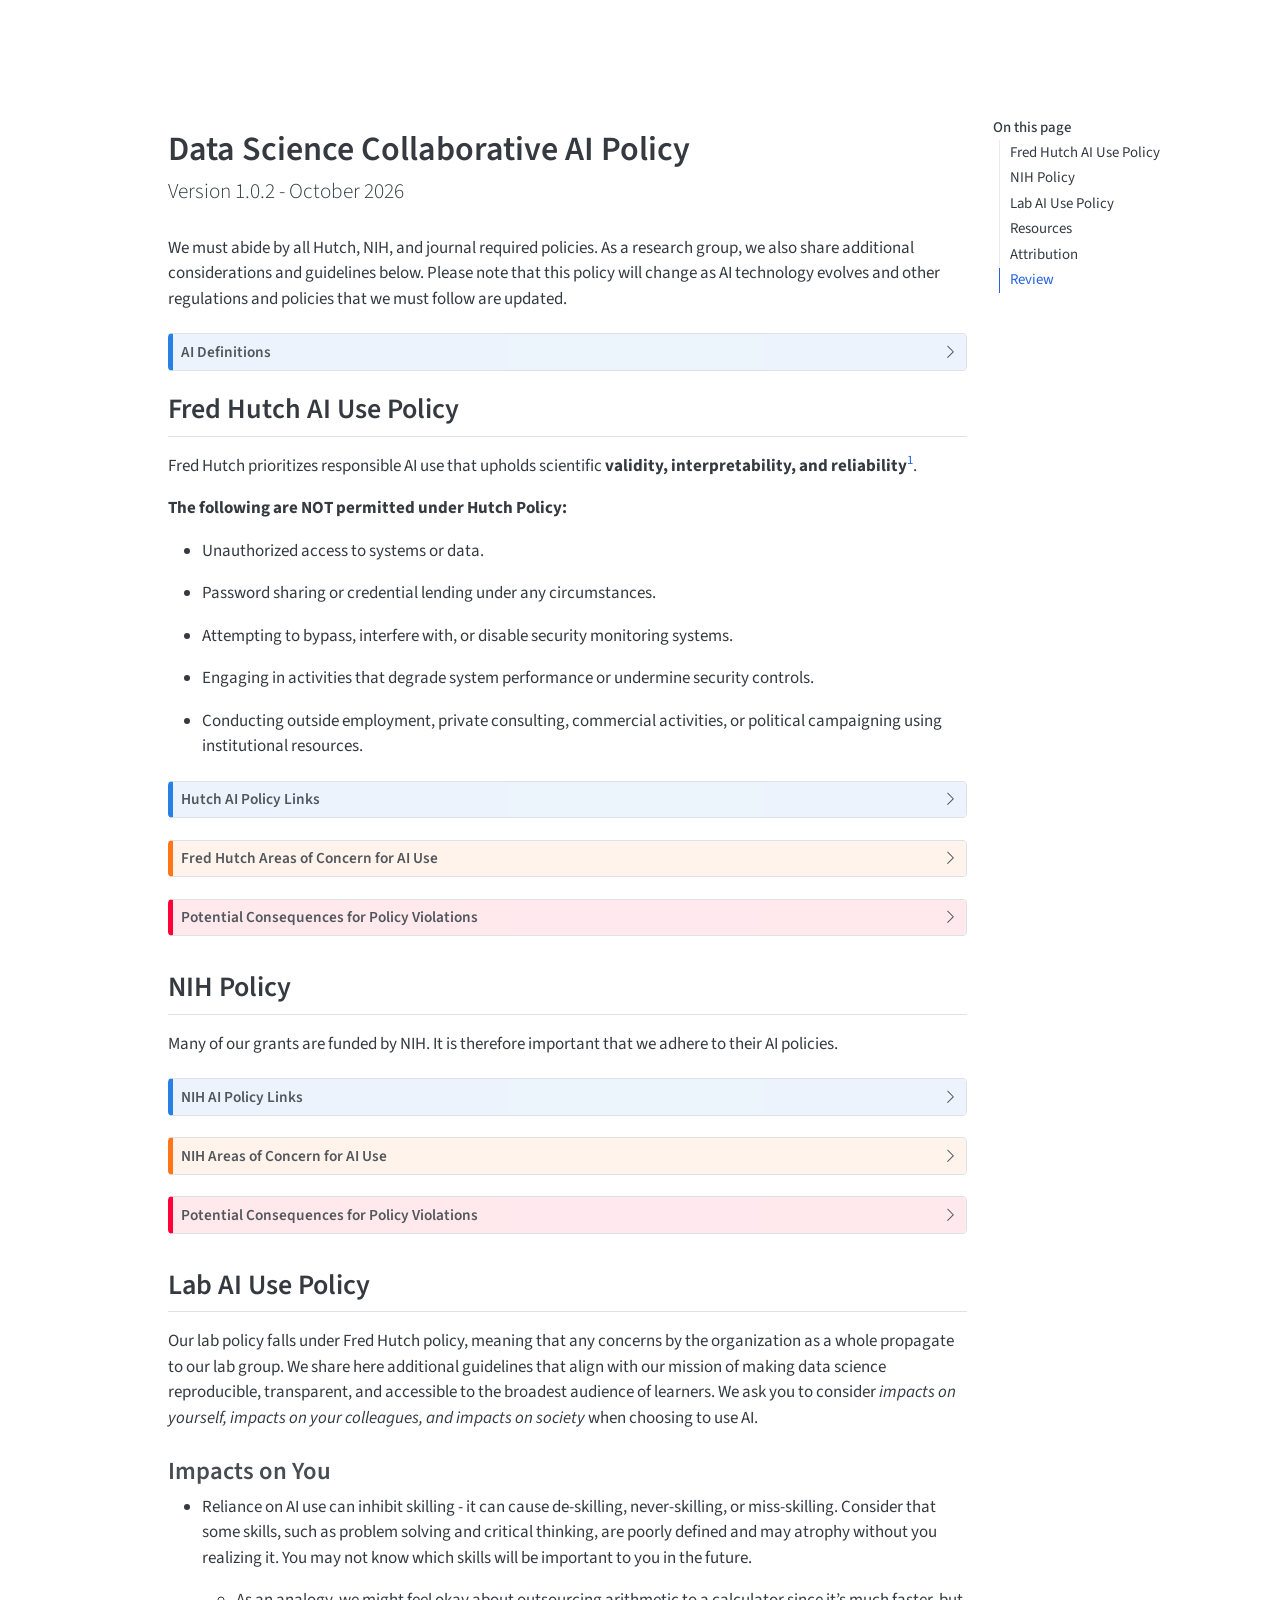
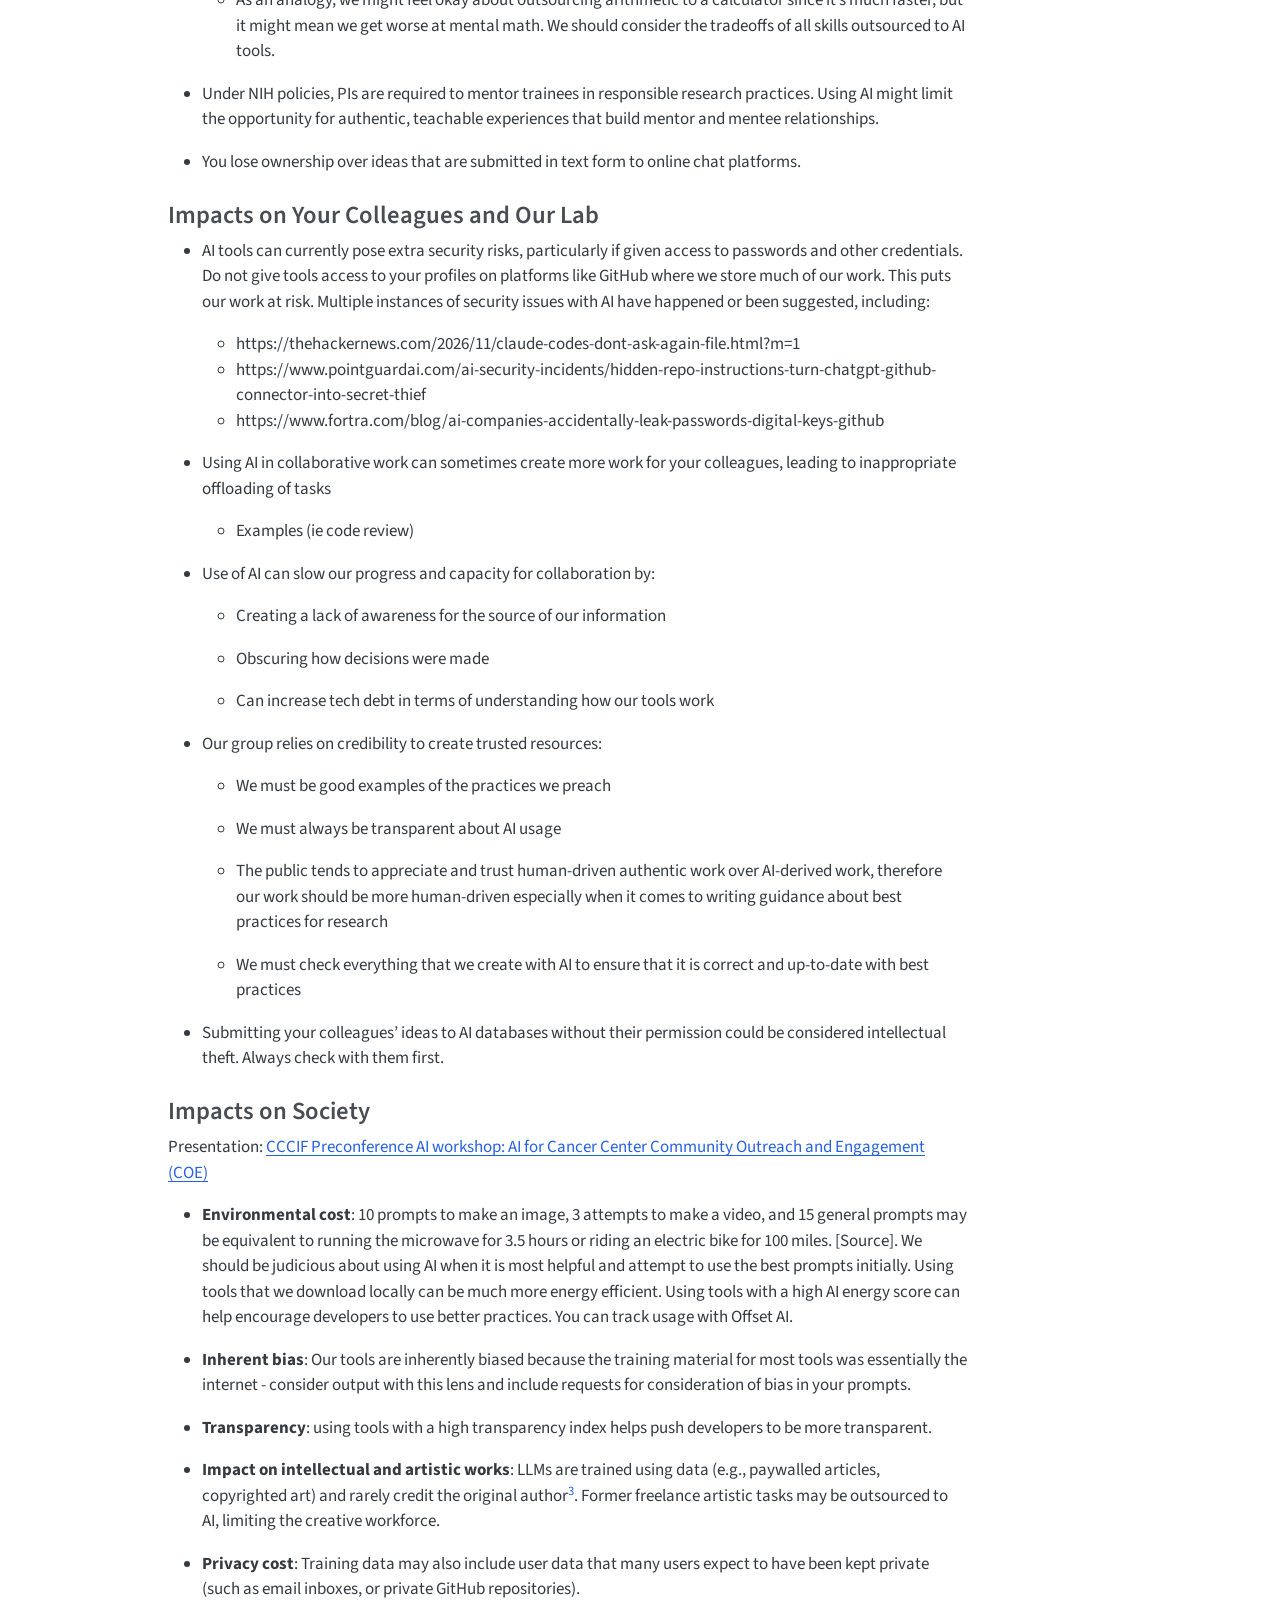
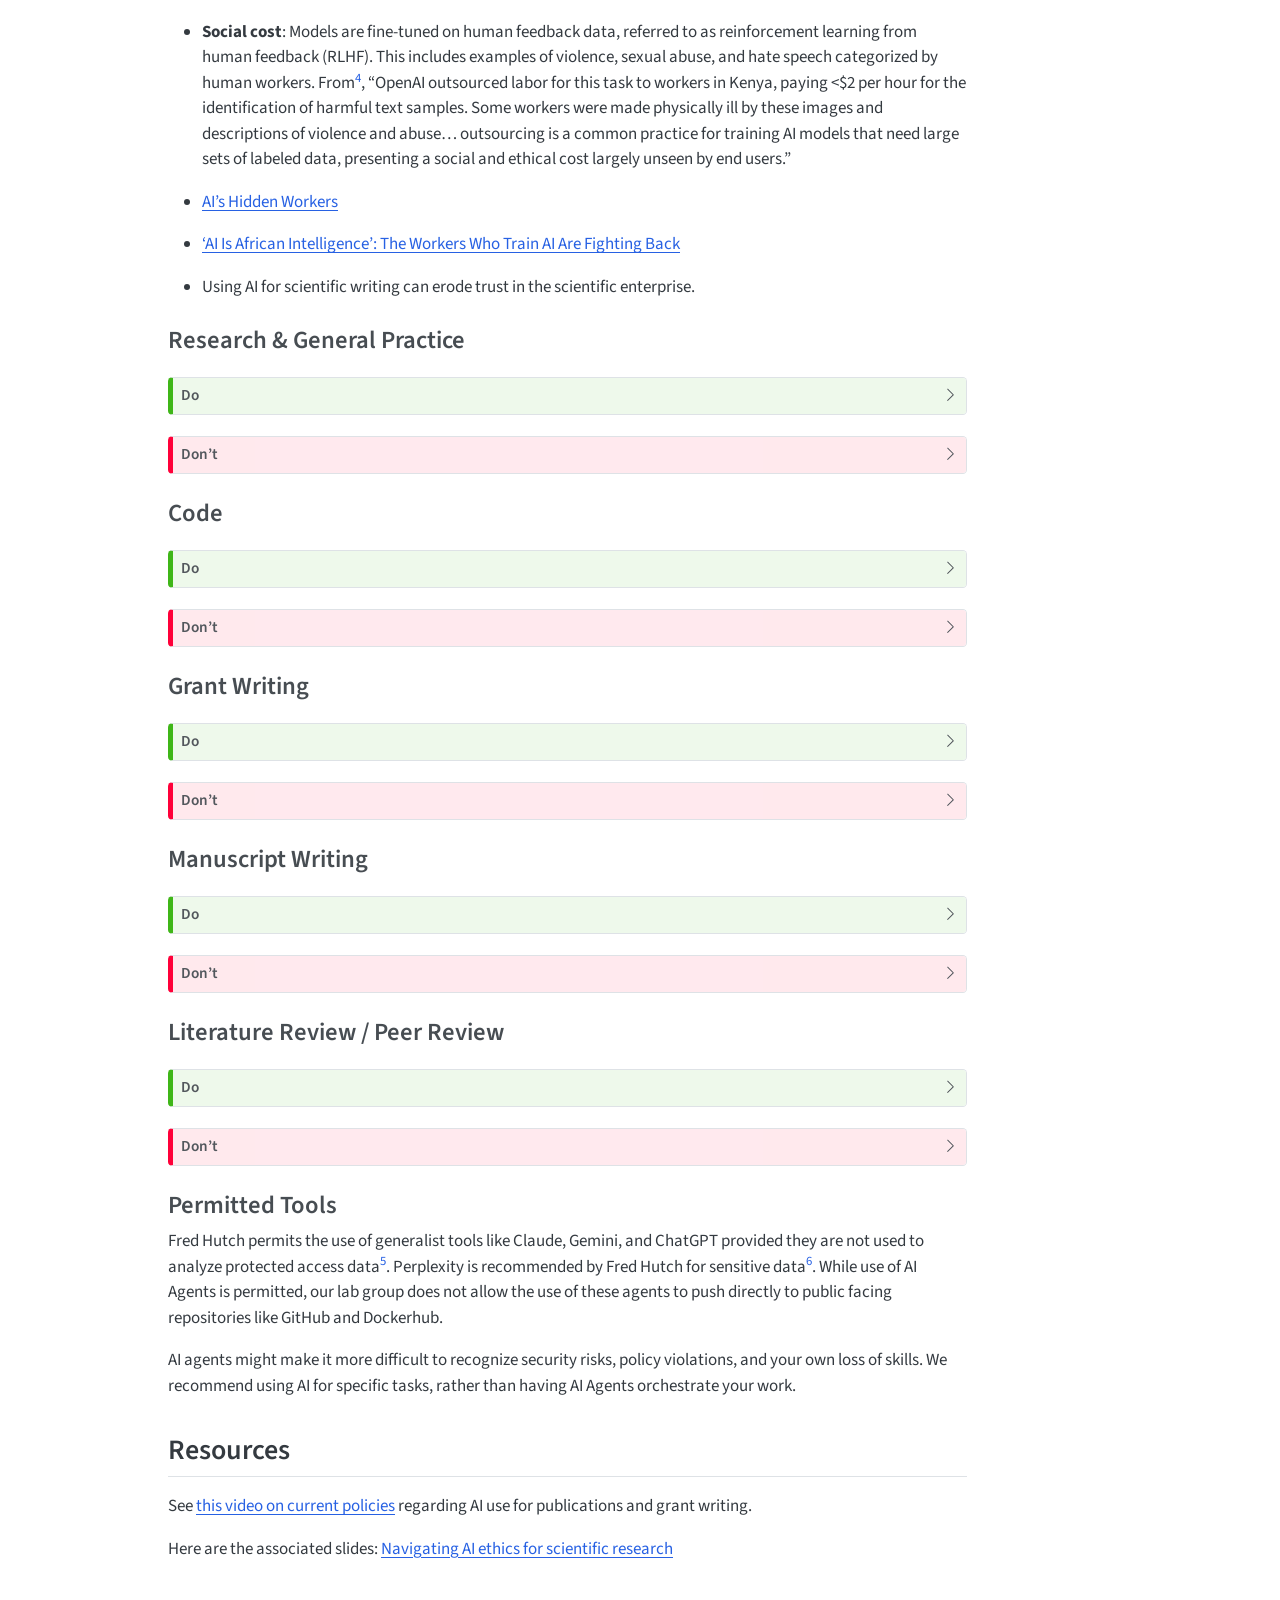
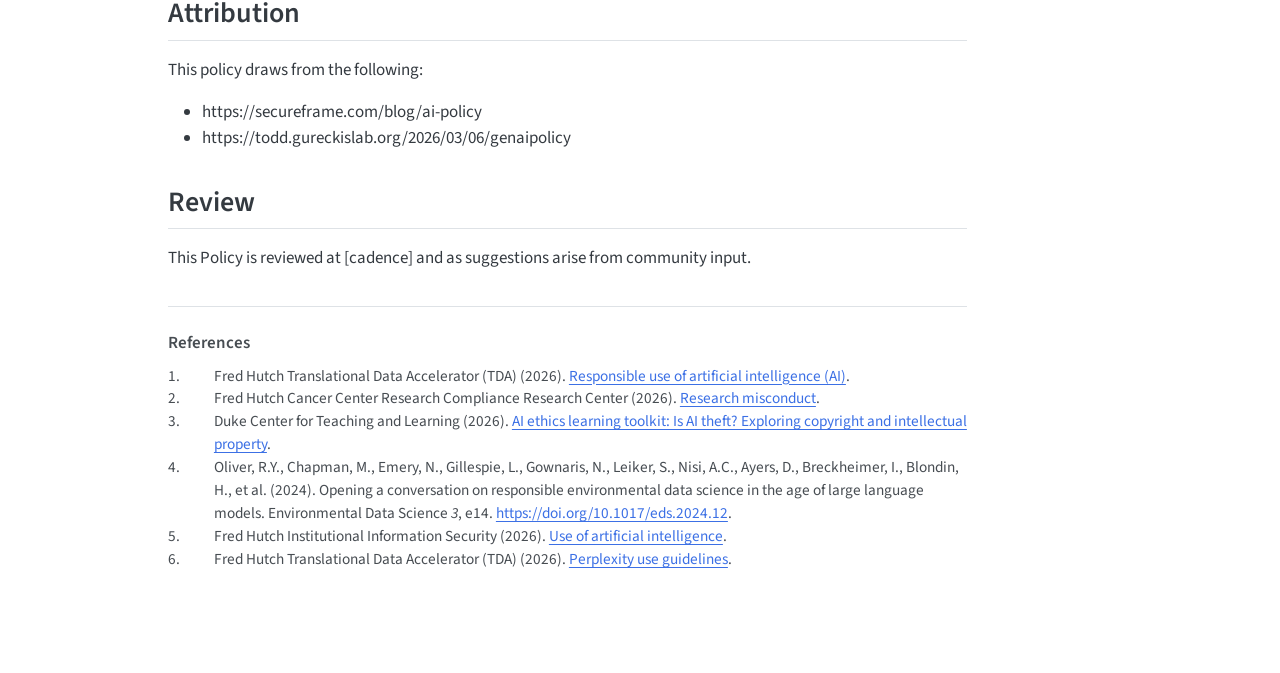
==== commit c84323bf: "Render course" ====
--- a/docs/index.html
+++ b/docs/index.html
@@ -2,12 +2,12 @@
 <html xmlns="http://www.w3.org/1999/xhtml" lang="en" xml:lang="en"><head>
 
 <meta charset="utf-8">
-<meta name="generator" content="quarto-1.8.25">
+<meta name="generator" content="quarto-1.8.26">
 
 <meta name="viewport" content="width=device-width, initial-scale=1.0, user-scalable=yes">
 
 
-<title>Data Science Collaborative AI Policy</title>
+<title>Data Science Collaborative AI Policy – AI Policy</title>
 <style>
 code{white-space: pre-wrap;}
 span.smallcaps{font-variant: small-caps;}
@@ -42,28 +42,66 @@
 }</style>
 
 
-<script src="ai-policy_files/libs/clipboard/clipboard.min.js"></script>
-<script src="ai-policy_files/libs/quarto-html/quarto.js" type="module"></script>
-<script src="ai-policy_files/libs/quarto-html/tabsets/tabsets.js" type="module"></script>
-<script src="ai-policy_files/libs/quarto-html/axe/axe-check.js" type="module"></script>
-<script src="ai-policy_files/libs/quarto-html/popper.min.js"></script>
-<script src="ai-policy_files/libs/quarto-html/tippy.umd.min.js"></script>
-<script src="ai-policy_files/libs/quarto-html/anchor.min.js"></script>
-<link href="ai-policy_files/libs/quarto-html/tippy.css" rel="stylesheet">
-<link href="ai-policy_files/libs/quarto-html/quarto-syntax-highlighting-7b89279ff1a6dce999919e0e67d4d9ec.css" rel="stylesheet" id="quarto-text-highlighting-styles">
-<script src="ai-policy_files/libs/bootstrap/bootstrap.min.js"></script>
-<link href="ai-policy_files/libs/bootstrap/bootstrap-icons.css" rel="stylesheet">
-<link href="ai-policy_files/libs/bootstrap/bootstrap-d6a003b94517c951b2d65075d42fb01b.min.css" rel="stylesheet" append-hash="true" id="quarto-bootstrap" data-mode="light">
-
-
+<script src="site_libs/quarto-nav/quarto-nav.js"></script>
+<script src="site_libs/clipboard/clipboard.min.js"></script>
+<script src="site_libs/quarto-search/autocomplete.umd.js"></script>
+<script src="site_libs/quarto-search/fuse.min.js"></script>
+<script src="site_libs/quarto-search/quarto-search.js"></script>
+<meta name="quarto:offset" content="./">
+<script src="site_libs/quarto-html/quarto.js" type="module"></script>
+<script src="site_libs/quarto-html/tabsets/tabsets.js" type="module"></script>
+<script src="site_libs/quarto-html/axe/axe-check.js" type="module"></script>
+<script src="site_libs/quarto-html/popper.min.js"></script>
+<script src="site_libs/quarto-html/tippy.umd.min.js"></script>
+<script src="site_libs/quarto-html/anchor.min.js"></script>
+<link href="site_libs/quarto-html/tippy.css" rel="stylesheet">
+<link href="site_libs/quarto-html/quarto-syntax-highlighting-587c61ba64f3a5504c4d52d930310e48.css" rel="stylesheet" id="quarto-text-highlighting-styles">
+<script src="site_libs/bootstrap/bootstrap.min.js"></script>
+<link href="site_libs/bootstrap/bootstrap-icons.css" rel="stylesheet">
+<link href="site_libs/bootstrap/bootstrap-bdc7b4e2fc7211f1a741da1bce43ef59.min.css" rel="stylesheet" append-hash="true" id="quarto-bootstrap" data-mode="light">
+<script id="quarto-search-options" type="application/json">{
+  "location": "sidebar",
+  "copy-button": false,
+  "collapse-after": 3,
+  "panel-placement": "start",
+  "type": "textbox",
+  "limit": 50,
+  "keyboard-shortcut": [
+    "f",
+    "/",
+    "s"
+  ],
+  "show-item-context": false,
+  "language": {
+    "search-no-results-text": "No results",
+    "search-matching-documents-text": "matching documents",
+    "search-copy-link-title": "Copy link to search",
+    "search-hide-matches-text": "Hide additional matches",
+    "search-more-match-text": "more match in this document",
+    "search-more-matches-text": "more matches in this document",
+    "search-clear-button-title": "Clear",
+    "search-text-placeholder": "",
+    "search-detached-cancel-button-title": "Cancel",
+    "search-submit-button-title": "Submit",
+    "search-label": "Search"
+  }
+}</script>
+
+
+<link rel="stylesheet" href="assets/style_config_default.css">
+<link rel="stylesheet" href="assets/style.css">
 </head>
 
 <body class="quarto-light">
 
-<div id="quarto-content" class="page-columns page-rows-contents page-layout-article">
-<div id="quarto-margin-sidebar" class="sidebar margin-sidebar">
-  <nav id="TOC" role="doc-toc" class="toc-active">
-    <h2 id="toc-title">Table of contents</h2>
+<div id="quarto-search-results"></div>
+<!-- content -->
+<div id="quarto-content" class="quarto-container page-columns page-rows-contents page-layout-article">
+<!-- sidebar -->
+<!-- margin-sidebar -->
+    <div id="quarto-margin-sidebar" class="sidebar margin-sidebar">
+        <nav id="TOC" role="doc-toc" class="toc-active">
+    <h2 id="toc-title">On this page</h2>
    
   <ul>
   <li><a href="#fred-hutch-ai-use-policy" id="toc-fred-hutch-ai-use-policy" class="nav-link active" data-scroll-target="#fred-hutch-ai-use-policy">Fred Hutch AI Use Policy</a></li>
@@ -85,7 +123,8 @@
   <li><a href="#review" id="toc-review" class="nav-link" data-scroll-target="#review">Review</a></li>
   </ul>
 </nav>
-</div>
+    </div>
+<!-- main -->
 <main class="content" id="quarto-document-content">
 
 <header id="title-block-header" class="quarto-title-block default">
@@ -465,7 +504,7 @@
 <div id="callout-14" class="callout-14-contents callout-collapse collapse">
 <div class="callout-body-container callout-body">
 <p>✅ Use AI for copyediting (e.g., formatting, typos). Verify the journal’s AI use policy before starting.</p>
-<p>✅ Disclose all use of AI in the acknowledgements.</p>
+<p>✅ Disclose all use of AI as required by the journal.</p>
 <p>✅ Confirm all AI outputs (e.g., references, hyperlinks).</p>
 <p><em>Remember that commercial AI tools keep your inputs. Your content may be leaked to other users.</em></p>
 </div>
@@ -549,6 +588,8 @@
 <h2 class="anchored" data-anchor-id="review">Review</h2>
 <p>This Policy is reviewed at [cadence] and as suggestions arise from community input.</p>
 
+
+
 </section>
 
 <div id="quarto-appendix" class="default"><section class="quarto-appendix-contents" role="doc-bibliography" id="quarto-bibliography"><h2 class="anchored quarto-appendix-heading">References</h2><div id="refs" class="references csl-bib-body" role="list">
@@ -570,8 +611,7 @@
 <div id="ref-fh_perplexity" class="csl-entry" role="listitem">
 <div class="csl-left-margin">6. </div><div class="csl-right-inline">Fred Hutch Translational Data Accelerator (TDA) (2026). <a href="https://centernet.fredhutch.org/u/tda/ai/guidance-for-using-perplexity.html">Perplexity use guidelines</a>.</div>
 </div>
-</div></section></div></main>
-<!-- /main column -->
+</div></section></div></main> <!-- /main -->
 <script id="quarto-html-after-body" type="application/javascript">
   window.document.addEventListener("DOMContentLoaded", function (event) {
     const icon = "";
--- a/docs/site_libs/quarto-html/tippy.css
+++ b/docs/site_libs/quarto-html/tippy.css
@@ -0,0 +1 @@
+.tippy-box[data-animation=fade][data-state=hidden]{opacity:0}[data-tippy-root]{max-width:calc(100vw - 10px)}.tippy-box{position:relative;background-color:#333;color:#fff;border-radius:4px;font-size:14px;line-height:1.4;white-space:normal;outline:0;transition-property:transform,visibility,opacity}.tippy-box[data-placement^=top]>.tippy-arrow{bottom:0}.tippy-box[data-placement^=top]>.tippy-arrow:before{bottom:-7px;left:0;border-width:8px 8px 0;border-top-color:initial;transform-origin:center top}.tippy-box[data-placement^=bottom]>.tippy-arrow{top:0}.tippy-box[data-placement^=bottom]>.tippy-arrow:before{top:-7px;left:0;border-width:0 8px 8px;border-bottom-color:initial;transform-origin:center bottom}.tippy-box[data-placement^=left]>.tippy-arrow{right:0}.tippy-box[data-placement^=left]>.tippy-arrow:before{border-width:8px 0 8px 8px;border-left-color:initial;right:-7px;transform-origin:center left}.tippy-box[data-placement^=right]>.tippy-arrow{left:0}.tippy-box[data-placement^=right]>.tippy-arrow:before{left:-7px;border-width:8px 8px 8px 0;border-right-color:initial;transform-origin:center right}.tippy-box[data-inertia][data-state=visible]{transition-timing-function:cubic-bezier(.54,1.5,.38,1.11)}.tippy-arrow{width:16px;height:16px;color:#333}.tippy-arrow:before{content:"";position:absolute;border-color:transparent;border-style:solid}.tippy-content{position:relative;padding:5px 9px;z-index:1}
--- a/docs/site_libs/quarto-html/quarto-syntax-highlighting-587c61ba64f3a5504c4d52d930310e48.css
+++ b/docs/site_libs/quarto-html/quarto-syntax-highlighting-587c61ba64f3a5504c4d52d930310e48.css
@@ -0,0 +1,236 @@
+/* quarto syntax highlight colors */
+:root {
+  --quarto-hl-ot-color: #003B4F;
+  --quarto-hl-at-color: #657422;
+  --quarto-hl-ss-color: #20794D;
+  --quarto-hl-an-color: #5E5E5E;
+  --quarto-hl-fu-color: #4758AB;
+  --quarto-hl-st-color: #20794D;
+  --quarto-hl-cf-color: #003B4F;
+  --quarto-hl-op-color: #5E5E5E;
+  --quarto-hl-er-color: #AD0000;
+  --quarto-hl-bn-color: #AD0000;
+  --quarto-hl-al-color: #AD0000;
+  --quarto-hl-va-color: #111111;
+  --quarto-hl-bu-color: inherit;
+  --quarto-hl-ex-color: inherit;
+  --quarto-hl-pp-color: #AD0000;
+  --quarto-hl-in-color: #5E5E5E;
+  --quarto-hl-vs-color: #20794D;
+  --quarto-hl-wa-color: #5E5E5E;
+  --quarto-hl-do-color: #5E5E5E;
+  --quarto-hl-im-color: #00769E;
+  --quarto-hl-ch-color: #20794D;
+  --quarto-hl-dt-color: #AD0000;
+  --quarto-hl-fl-color: #AD0000;
+  --quarto-hl-co-color: #5E5E5E;
+  --quarto-hl-cv-color: #5E5E5E;
+  --quarto-hl-cn-color: #8f5902;
+  --quarto-hl-sc-color: #5E5E5E;
+  --quarto-hl-dv-color: #AD0000;
+  --quarto-hl-kw-color: #003B4F;
+}
+
+/* other quarto variables */
+:root {
+  --quarto-font-monospace: SFMono-Regular, Menlo, Monaco, Consolas, "Liberation Mono", "Courier New", monospace;
+}
+
+/* syntax highlight based on Pandoc's rules */
+pre > code.sourceCode > span {
+  color: #003B4F;
+}
+
+code.sourceCode > span {
+  color: #003B4F;
+}
+
+div.sourceCode,
+div.sourceCode pre.sourceCode {
+  color: #003B4F;
+}
+
+/* Normal */
+code span {
+  color: #003B4F;
+}
+
+/* Alert */
+code span.al {
+  color: #AD0000;
+  font-style: inherit;
+}
+
+/* Annotation */
+code span.an {
+  color: #5E5E5E;
+  font-style: inherit;
+}
+
+/* Attribute */
+code span.at {
+  color: #657422;
+  font-style: inherit;
+}
+
+/* BaseN */
+code span.bn {
+  color: #AD0000;
+  font-style: inherit;
+}
+
+/* BuiltIn */
+code span.bu {
+  font-style: inherit;
+}
+
+/* ControlFlow */
+code span.cf {
+  color: #003B4F;
+  font-weight: bold;
+  font-style: inherit;
+}
+
+/* Char */
+code span.ch {
+  color: #20794D;
+  font-style: inherit;
+}
+
+/* Constant */
+code span.cn {
+  color: #8f5902;
+  font-style: inherit;
+}
+
+/* Comment */
+code span.co {
+  color: #5E5E5E;
+  font-style: inherit;
+}
+
+/* CommentVar */
+code span.cv {
+  color: #5E5E5E;
+  font-style: italic;
+}
+
+/* Documentation */
+code span.do {
+  color: #5E5E5E;
+  font-style: italic;
+}
+
+/* DataType */
+code span.dt {
+  color: #AD0000;
+  font-style: inherit;
+}
+
+/* DecVal */
+code span.dv {
+  color: #AD0000;
+  font-style: inherit;
+}
+
+/* Error */
+code span.er {
+  color: #AD0000;
+  font-style: inherit;
+}
+
+/* Extension */
+code span.ex {
+  font-style: inherit;
+}
+
+/* Float */
+code span.fl {
+  color: #AD0000;
+  font-style: inherit;
+}
+
+/* Function */
+code span.fu {
+  color: #4758AB;
+  font-style: inherit;
+}
+
+/* Import */
+code span.im {
+  color: #00769E;
+  font-style: inherit;
+}
+
+/* Information */
+code span.in {
+  color: #5E5E5E;
+  font-style: inherit;
+}
+
+/* Keyword */
+code span.kw {
+  color: #003B4F;
+  font-weight: bold;
+  font-style: inherit;
+}
+
+/* Operator */
+code span.op {
+  color: #5E5E5E;
+  font-style: inherit;
+}
+
+/* Other */
+code span.ot {
+  color: #003B4F;
+  font-style: inherit;
+}
+
+/* Preprocessor */
+code span.pp {
+  color: #AD0000;
+  font-style: inherit;
+}
+
+/* SpecialChar */
+code span.sc {
+  color: #5E5E5E;
+  font-style: inherit;
+}
+
+/* SpecialString */
+code span.ss {
+  color: #20794D;
+  font-style: inherit;
+}
+
+/* String */
+code span.st {
+  color: #20794D;
+  font-style: inherit;
+}
+
+/* Variable */
+code span.va {
+  color: #111111;
+  font-style: inherit;
+}
+
+/* VerbatimString */
+code span.vs {
+  color: #20794D;
+  font-style: inherit;
+}
+
+/* Warning */
+code span.wa {
+  color: #5E5E5E;
+  font-style: italic;
+}
+
+.prevent-inlining {
+  content: "</";
+}
+
+/*# sourceMappingURL=2dce1cc6c82594539e1579de68416b47.css.map */
--- a/docs/assets/style_config_default.css
+++ b/docs/assets/style_config_default.css
@@ -0,0 +1,9 @@
+:root {
+    --banner-color: #68ace5;   /* banner to highlight text */
+    --button-color: #0b5b9d;   
+    --button-text-color: white;
+    --hover-color: #012d72;   /* color for mouse-over */
+  }
+  
+  
+  
--- a/docs/assets/style.css
+++ b/docs/assets/style.css
@@ -0,0 +1,33 @@
+/* Color variables are set in style_config_default.css */
+
+/* Add space below the navigation bar */
+body {
+  margin-top: 100px;
+}
+
+/* Add color behind a major point on your website */
+.banner_color {
+  background-color: var(--banner-color);
+  font-weight: bold;
+}
+
+/* Center and bold text */
+.center {
+  font-weight: bold;
+  text-align: center;
+}
+
+/* Style buttons */
+.btn {
+  background-color: var(--button-color);
+  border: none;
+  color: var(--button-text-color);
+  padding: 8px 20px;
+  cursor: pointer;
+  font-size: 14px;
+}
+
+/* Darker background on mouse-over */
+.btn:hover {
+  background-color: var(--hover-color);
+}
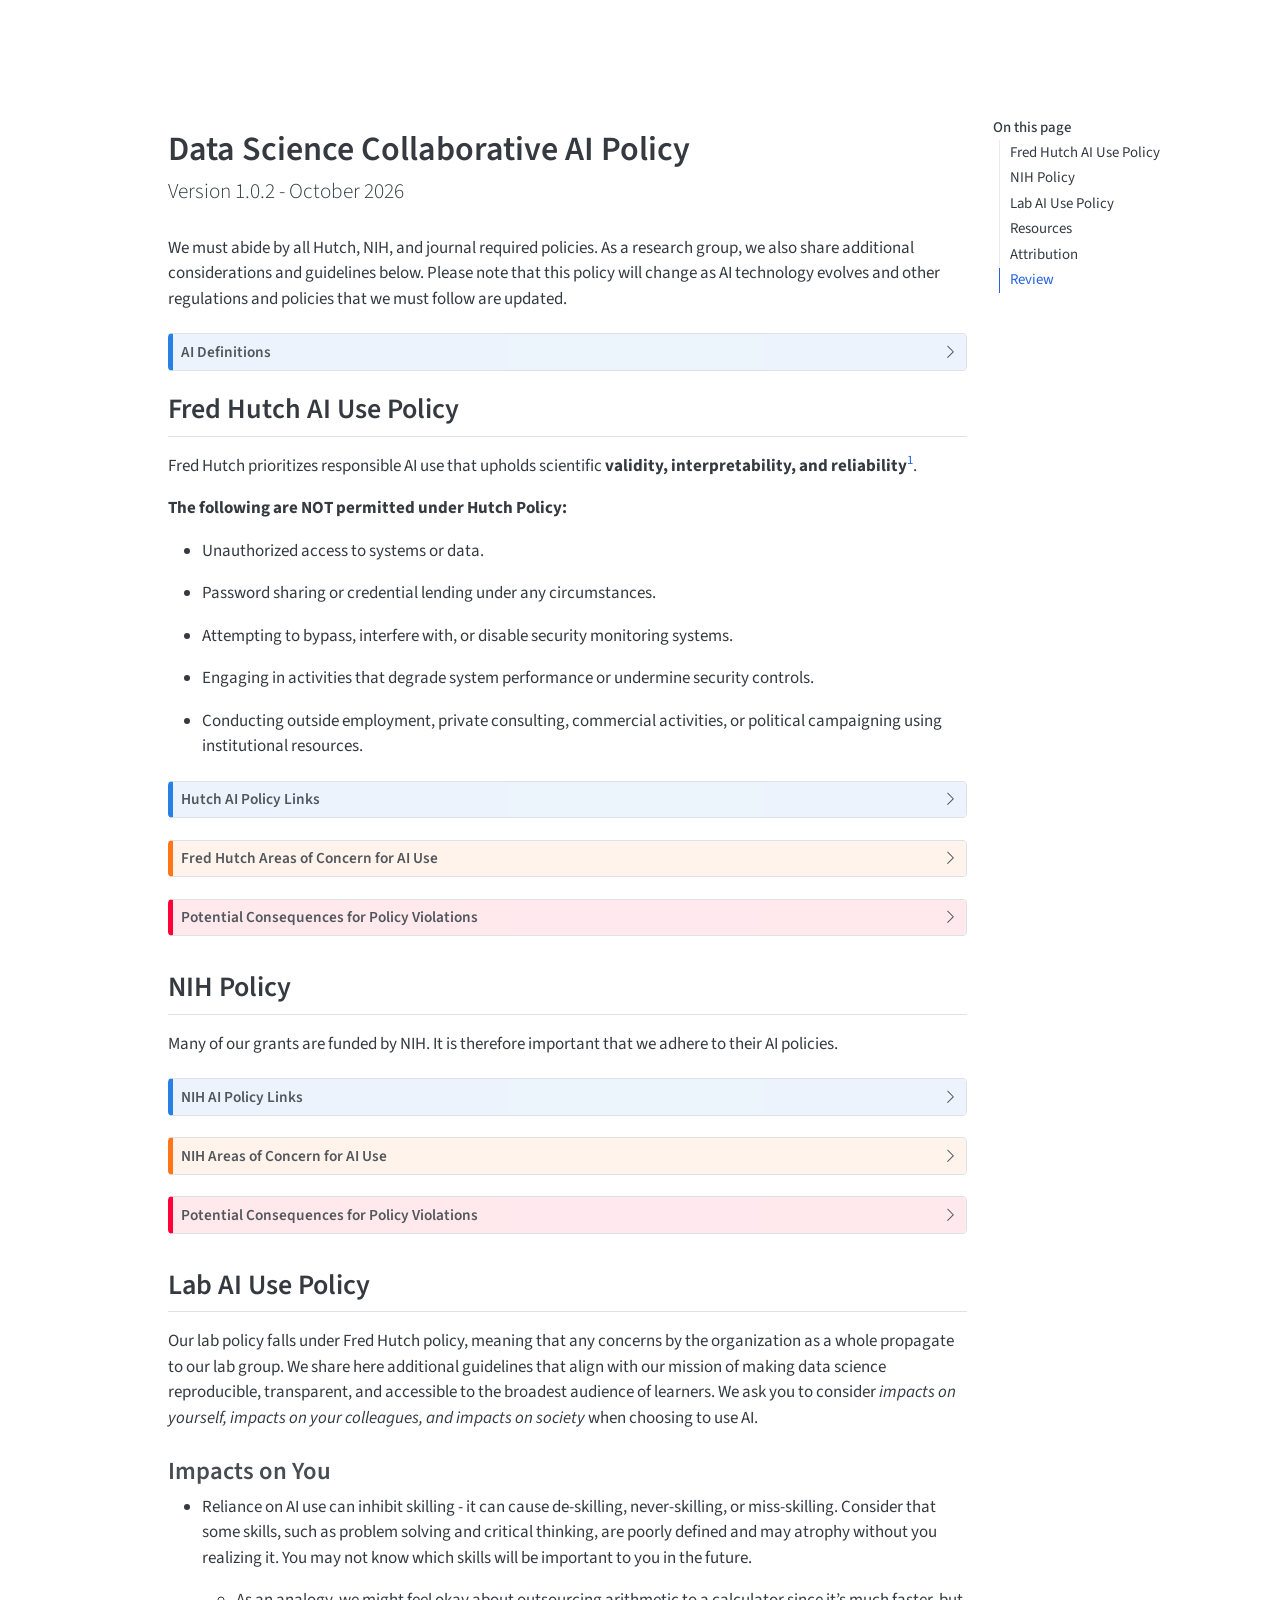
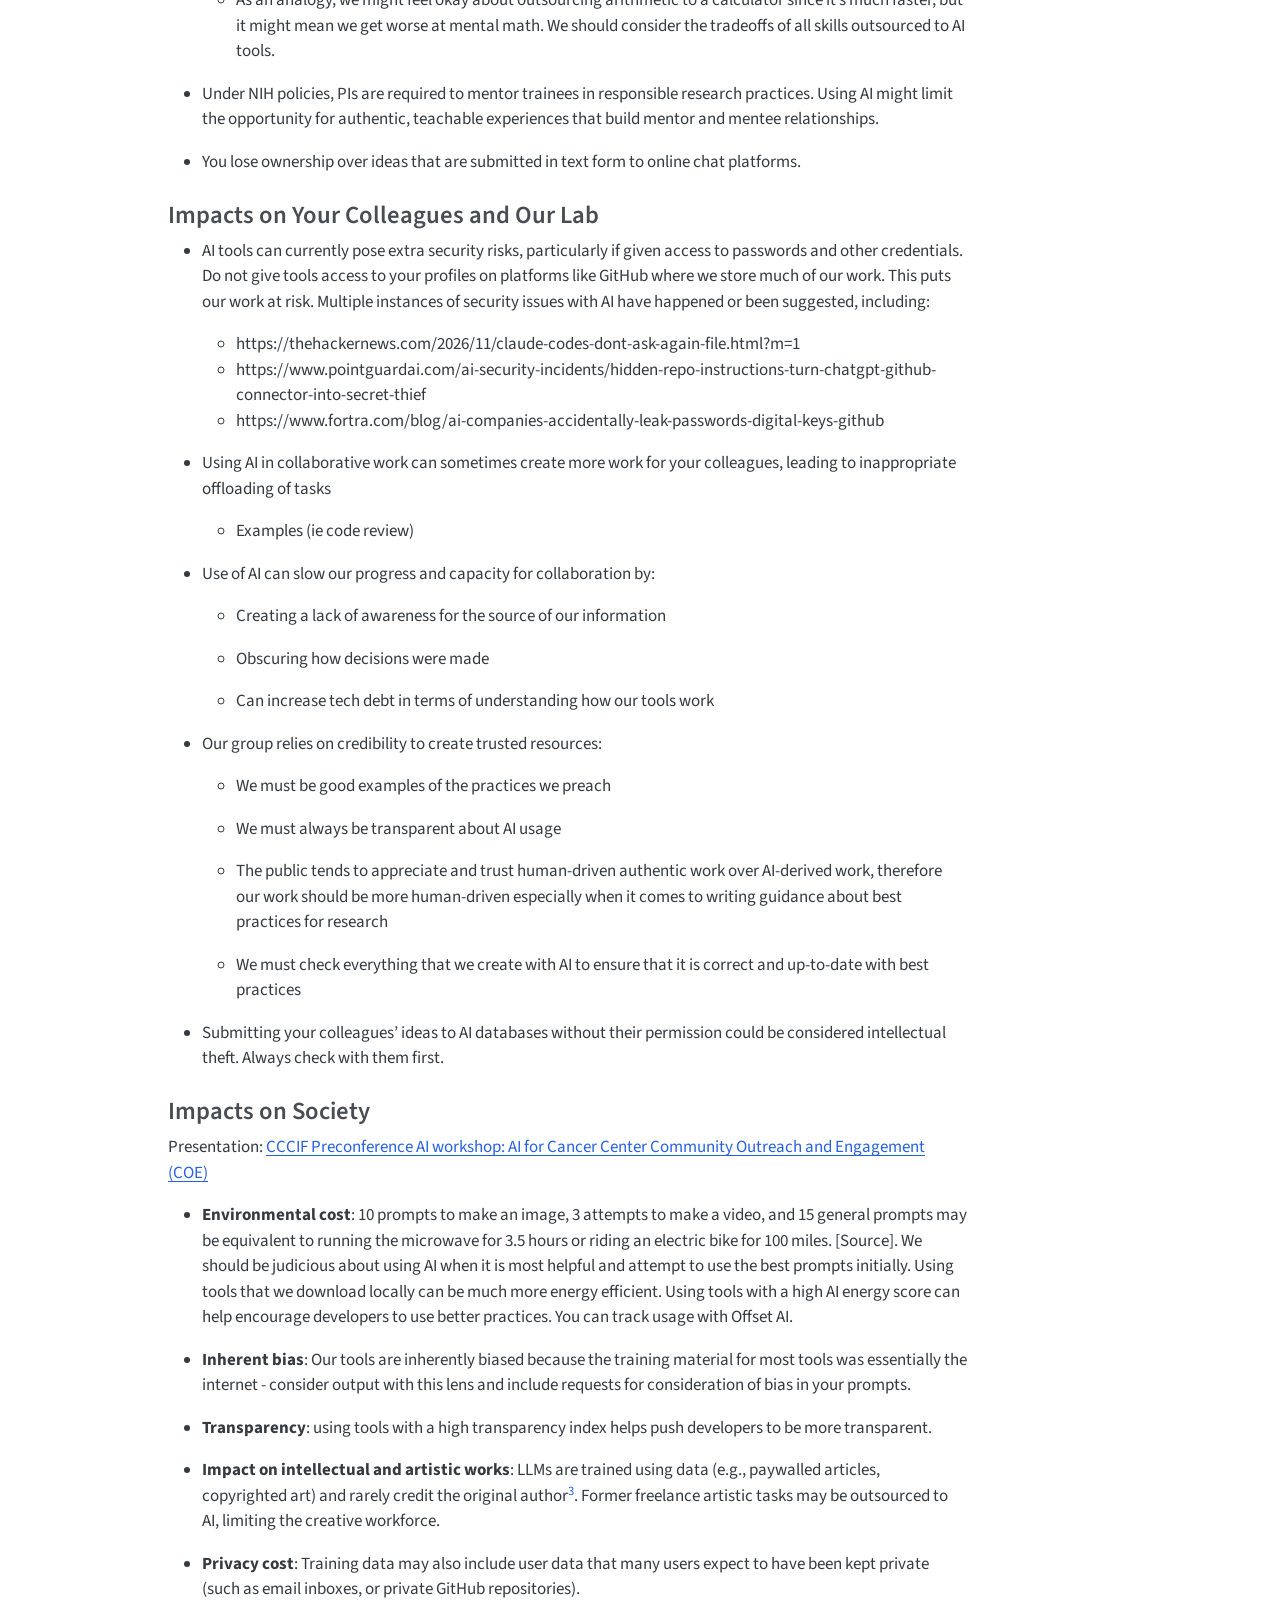
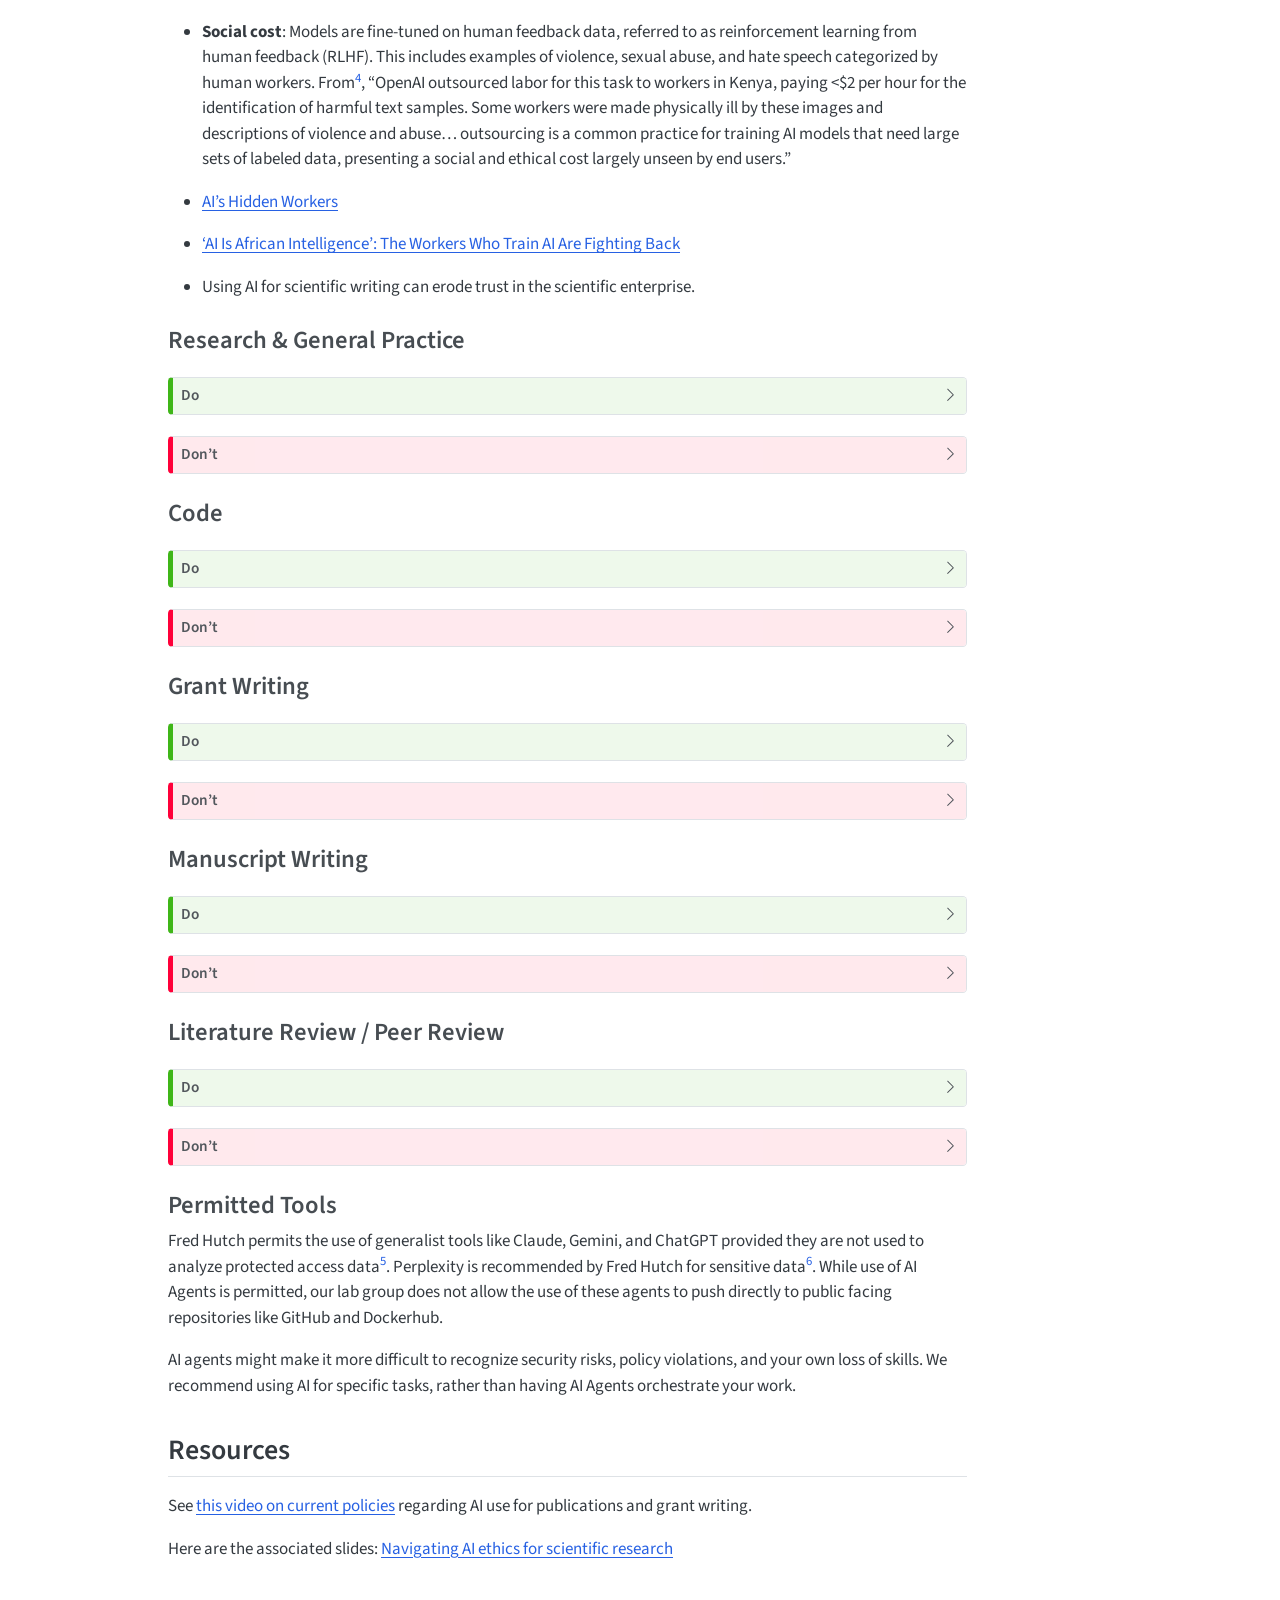
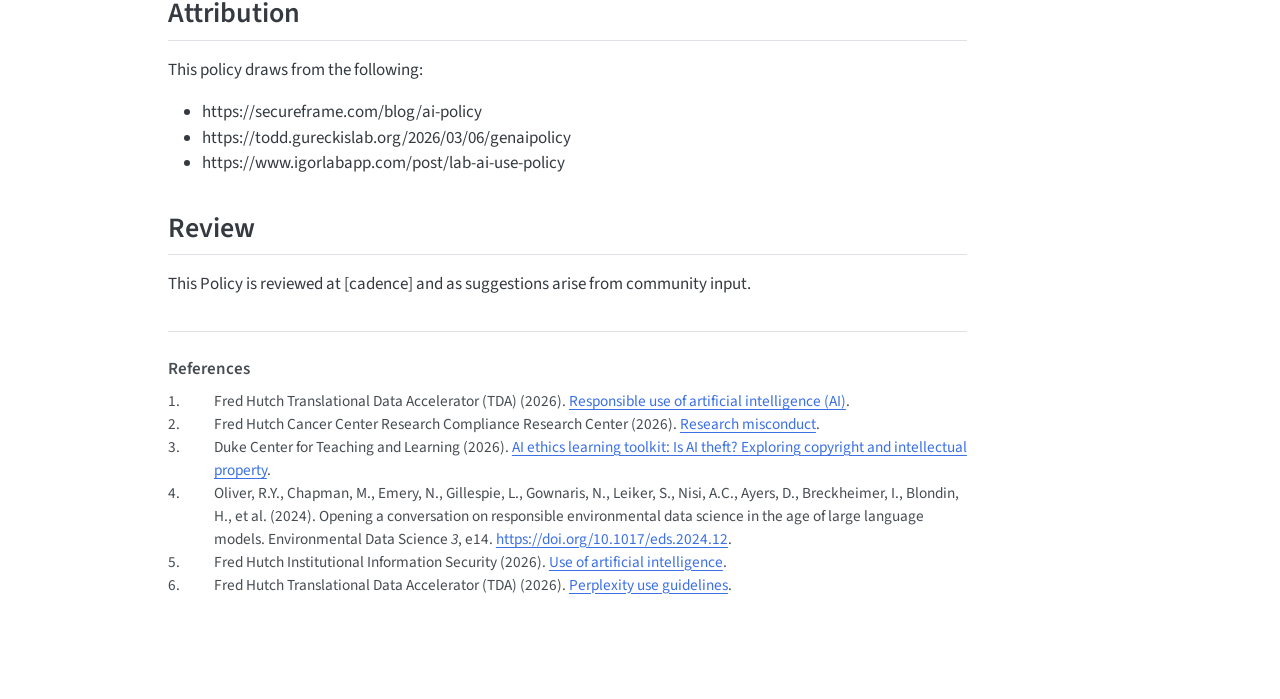
==== commit 2d2d444e: "Render course" ====
--- a/docs/index.html
+++ b/docs/index.html
@@ -383,11 +383,13 @@
 <div id="callout-8" class="callout-8-contents callout-collapse collapse">
 <div class="callout-body-container callout-body">
 <p>✅ Track when you use AI and what you use it for (including the tool and version), as we will need to acknowledge that. See <a href="https://aiattribution.github.io/">this attribution toolkit</a> for how to acknowledge usage. This includes usage for writing code, editing writing, or anything that might impact the reproduction or integrity of your research.</p>
-<p>✅ Always check any citations, code, text, or facts given to you from AI.</p>
-<p>✅ Use AI when: you need help troubleshooting when you are stuck, you have something tedious to do, or to check your work, rather than using AI to directly do your work.</p>
-<p>✅ Use specific tools where possible. When using AI, use a tool that is designed for the job. For example, for troubleshooting Docker workflows use <a href="https://docs.docker.com/ai/gordon/">Gordon</a>, rather than a general tool like ChatGPT.</p>
-<p><strong>Example</strong>: reformatting text into a table.</p>
-<p>See <a href="https://www.ottrproject.org/cheatsheets/ai_everyday_uses.html">this cheatsheet for information about everyday AI uses</a>.</p>
+<p>✅ Always check any citations, code, and/or text output by AI.</p>
+<p>✅ Always rerun code outside of any AI tools to ensure that it is reproducible.</p>
+<p>✅ Use specific tools. For example, <a href="https://docs.docker.com/ai/gordon/">Gordon</a> could be used for troubleshooting Docker workflows, rather than a general tool like ChatGPT.</p>
+<p>✅ Use AI for specific and discrete tasks, rather than using AI to directly do your work.</p>
+<p>✅ To stay better informed and involved with AI suggestions, work with small pieces of code or text at a time.</p>
+<p><strong>Examples</strong>: reformatting text into a table, troubleshooting when you are stuck, checking or proofreading your work.</p>
+<p><em>See <a href="https://www.ottrproject.org/cheatsheets/ai_everyday_uses.html">this cheatsheet for information about everyday AI uses</a>.</em></p>
 </div>
 </div>
 </div>
@@ -582,6 +584,7 @@
 <ul>
 <li>https://secureframe.com/blog/ai-policy</li>
 <li>https://todd.gureckislab.org/2026/03/06/genaipolicy</li>
+<li>https://www.igorlabapp.com/post/lab-ai-use-policy</li>
 </ul>
 </section>
 <section id="review" class="level2">
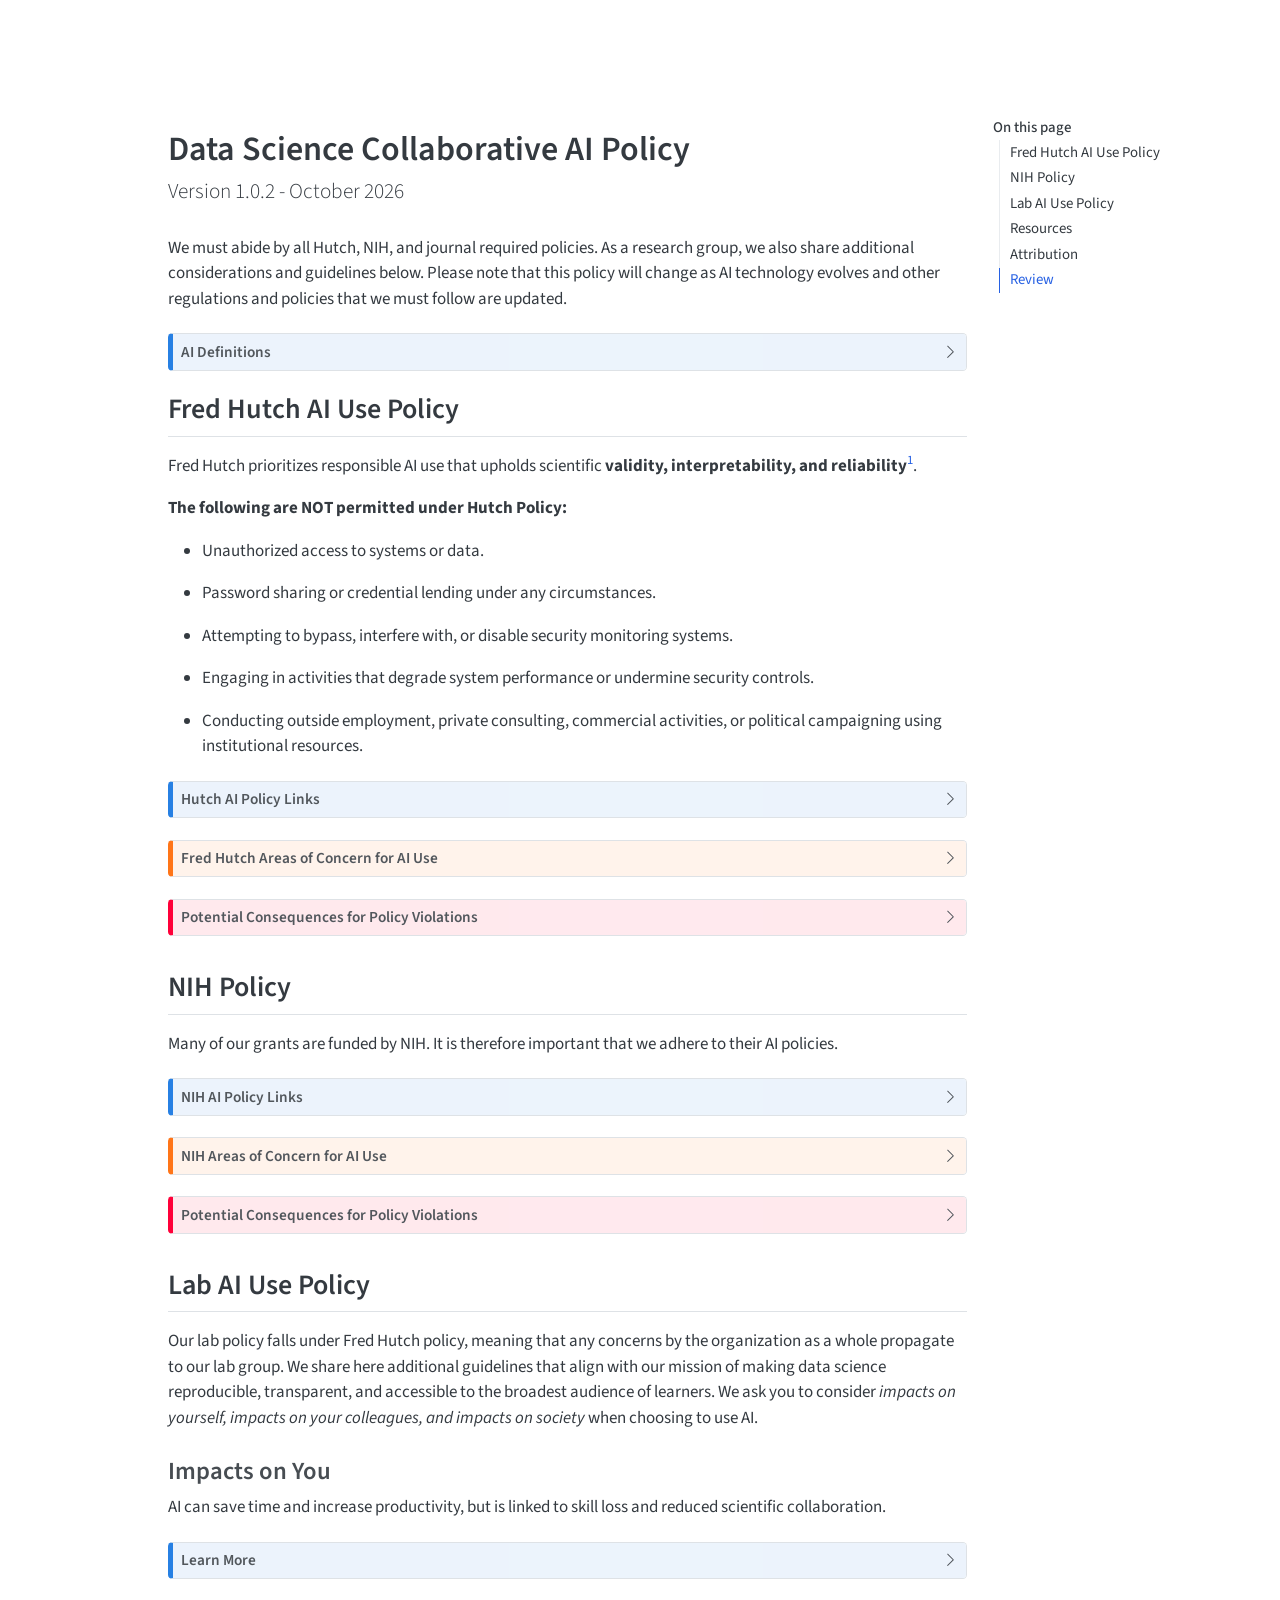
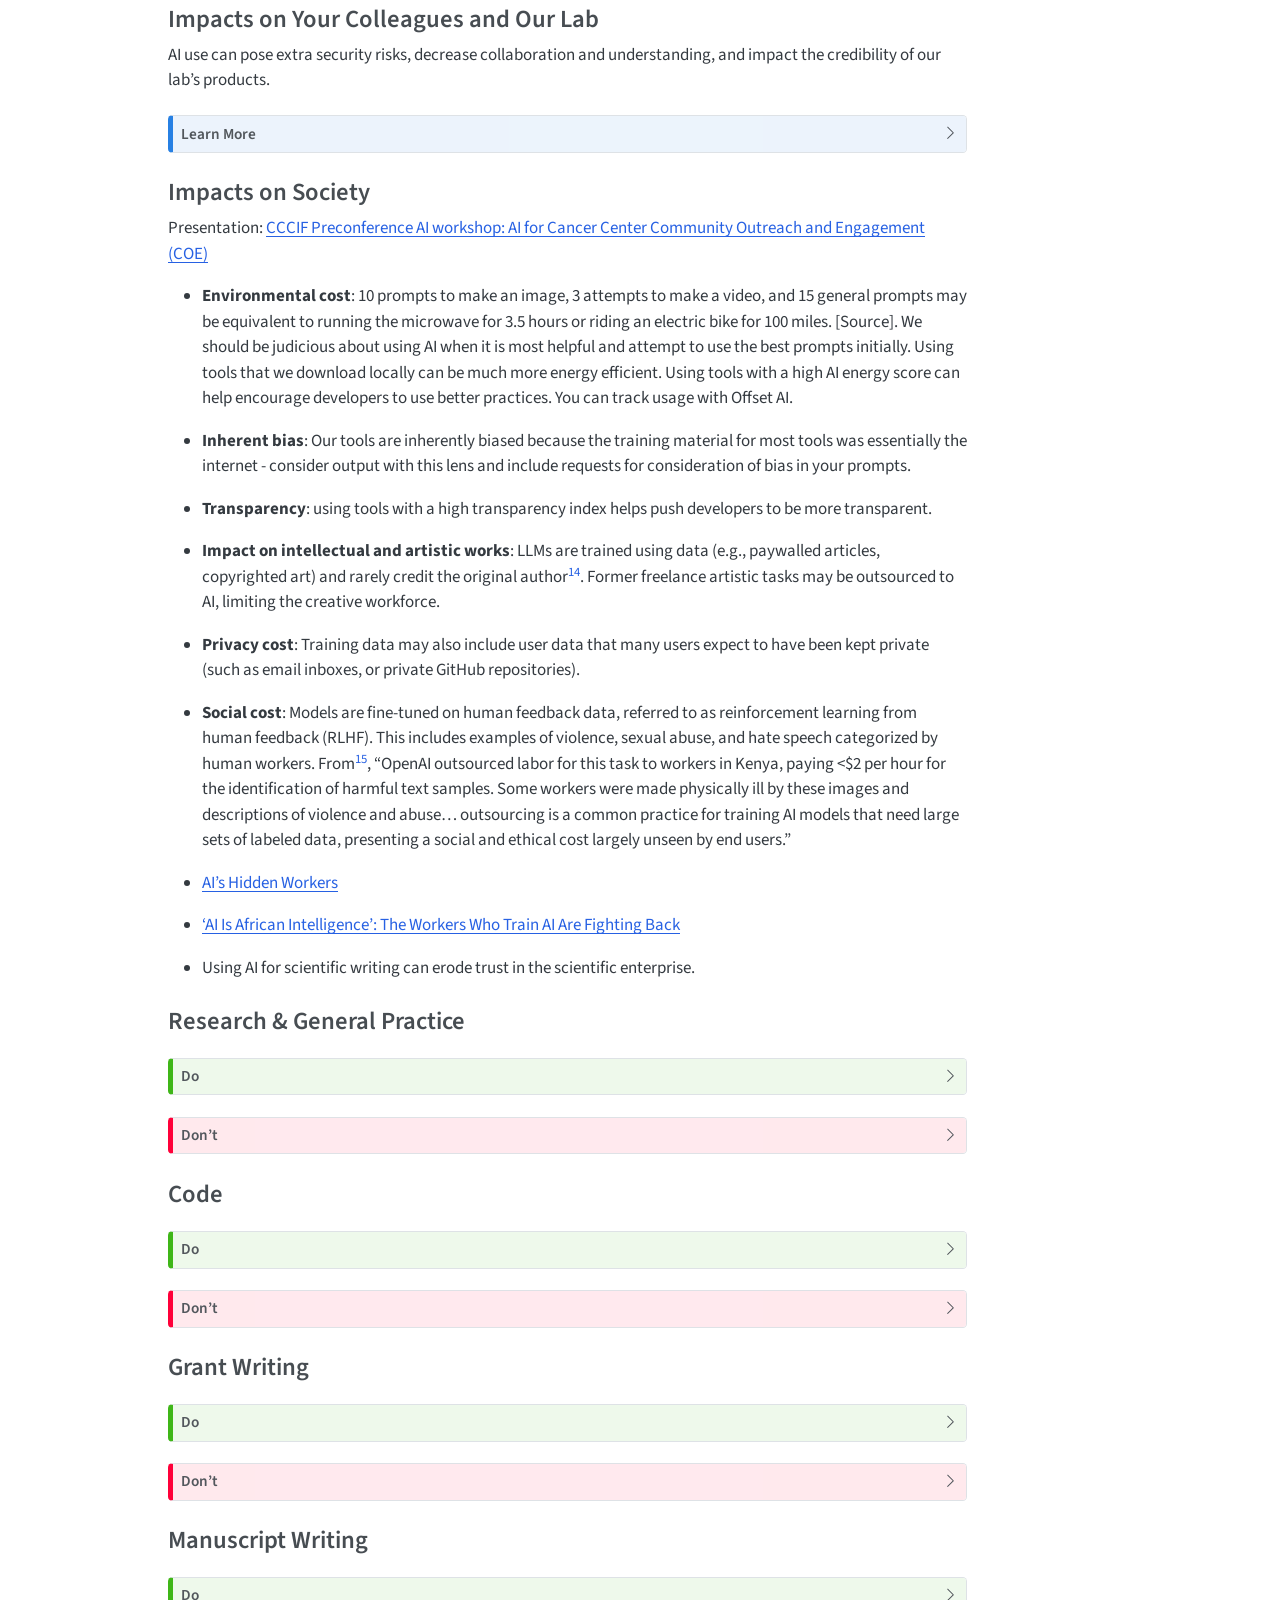
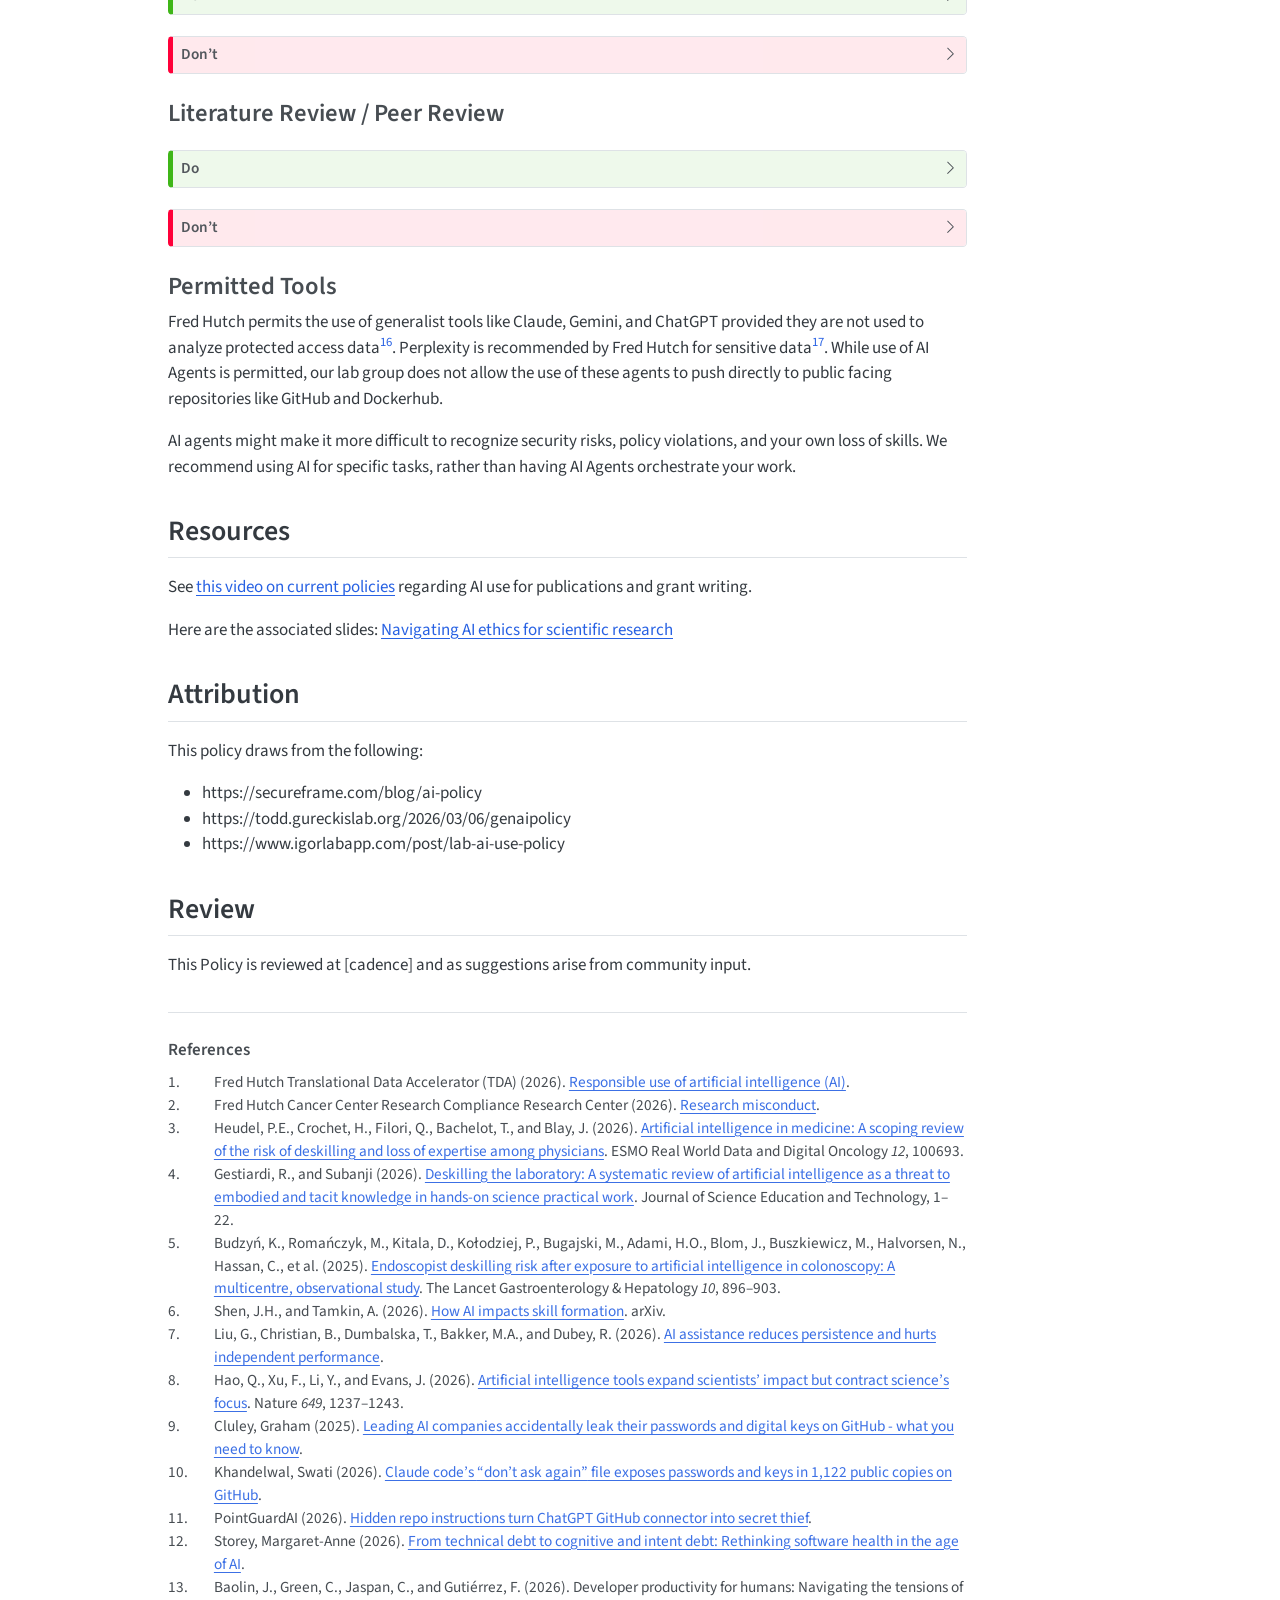
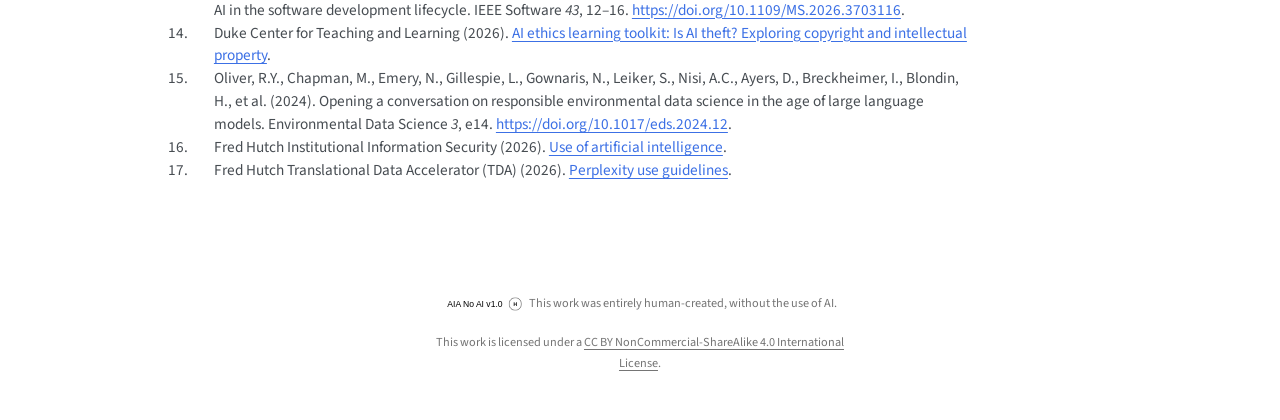
==== commit da1a37ac: "Render course" ====
--- a/docs/index.html
+++ b/docs/index.html
@@ -315,28 +315,47 @@
 <p>Our lab policy falls under Fred Hutch policy, meaning that any concerns by the organization as a whole propagate to our lab group. We share here additional guidelines that align with our mission of making data science reproducible, transparent, and accessible to the broadest audience of learners. We ask you to consider <em>impacts on yourself, impacts on your colleagues, and impacts on society</em> when choosing to use AI.</p>
 <section id="impacts-on-you" class="level3">
 <h3 class="anchored" data-anchor-id="impacts-on-you">Impacts on You</h3>
-<ul>
-<li><p>Reliance on AI use can inhibit skilling - it can cause de-skilling, never-skilling, or miss-skilling. Consider that some skills, such as problem solving and critical thinking, are poorly defined and may atrophy without you realizing it. You may not know which skills will be important to you in the future.</p>
-<ul>
-<li>As an analogy, we might feel okay about outsourcing arithmetic to a calculator since it’s much faster, but it might mean we get worse at mental math. We should consider the tradeoffs of all skills outsourced to AI tools.</li>
-</ul></li>
-<li><p>Under NIH policies, PIs are required to mentor trainees in responsible research practices. Using AI might limit the opportunity for authentic, teachable experiences that build mentor and mentee relationships.</p></li>
+<p>AI can save time and increase productivity, but is linked to skill loss and reduced scientific collaboration.</p>
+<div class="callout callout-style-default callout-note no-icon callout-titled">
+<div class="callout-header d-flex align-content-center collapsed" data-bs-toggle="collapse" data-bs-target=".callout-8-contents" aria-controls="callout-8" aria-expanded="false" aria-label="Toggle callout">
+<div class="callout-icon-container">
+<i class="callout-icon no-icon"></i>
+</div>
+<div class="callout-title-container flex-fill">
+<span class="screen-reader-only">Note</span>Learn More
+</div>
+<div class="callout-btn-toggle d-inline-block border-0 py-1 ps-1 pe-0 float-end"><i class="callout-toggle"></i></div>
+</div>
+<div id="callout-8" class="callout-8-contents callout-collapse collapse">
+<div class="callout-body-container callout-body">
+<ul>
+<li><p>Using AI can save time, but is linked to loss of skills<span class="citation" data-cites="heudel2026 gestiardi2026 budzyn2025 shen2026 liu2026"><sup><a href="#ref-heudel2026" role="doc-biblioref">3</a>–<a href="#ref-liu2026" role="doc-biblioref">7</a></sup></span>. Consider that some skills, such as problem solving and critical thinking, are poorly defined and may atrophy without you realizing it. You may not know which skills will be important to you in the future.</p></li>
+<li><p>Using AI may lead to greater numbers of publications, however research shows that this may be shrinking the scope of research topics as well as interdisciplinary collaboration by up to 22%<span class="citation" data-cites="hao2026"><sup><a href="#ref-hao2026" role="doc-biblioref">8</a></sup></span>.</p></li>
+<li><p>Using AI might limit the opportunity for hands-on learning between you and your mentors/mentees.</p></li>
 <li><p>You lose ownership over ideas that are submitted in text form to online chat platforms.</p></li>
 </ul>
+</div>
+</div>
+</div>
 </section>
 <section id="impacts-on-your-colleagues-and-our-lab" class="level3">
 <h3 class="anchored" data-anchor-id="impacts-on-your-colleagues-and-our-lab">Impacts on Your Colleagues and Our Lab</h3>
-<ul>
-<li><p>AI tools can currently pose extra security risks, particularly if given access to passwords and other credentials. Do not give tools access to your profiles on platforms like GitHub where we store much of our work. This puts our work at risk. Multiple instances of security issues with AI have happened or been suggested, including:</p>
-<ul>
-<li>https://thehackernews.com/2026/11/claude-codes-dont-ask-again-file.html?m=1</li>
-<li>https://www.pointguardai.com/ai-security-incidents/hidden-repo-instructions-turn-chatgpt-github-connector-into-secret-thief</li>
-<li>https://www.fortra.com/blog/ai-companies-accidentally-leak-passwords-digital-keys-github</li>
-</ul></li>
-<li><p>Using AI in collaborative work can sometimes create more work for your colleagues, leading to inappropriate offloading of tasks</p>
-<ul>
-<li>Examples (ie code review)</li>
-</ul></li>
+<p>AI use can pose extra security risks, decrease collaboration and understanding, and impact the credibility of our lab’s products.</p>
+<div class="callout callout-style-default callout-note no-icon callout-titled">
+<div class="callout-header d-flex align-content-center collapsed" data-bs-toggle="collapse" data-bs-target=".callout-9-contents" aria-controls="callout-9" aria-expanded="false" aria-label="Toggle callout">
+<div class="callout-icon-container">
+<i class="callout-icon no-icon"></i>
+</div>
+<div class="callout-title-container flex-fill">
+<span class="screen-reader-only">Note</span>Learn More
+</div>
+<div class="callout-btn-toggle d-inline-block border-0 py-1 ps-1 pe-0 float-end"><i class="callout-toggle"></i></div>
+</div>
+<div id="callout-9" class="callout-9-contents callout-collapse collapse">
+<div class="callout-body-container callout-body">
+<ul>
+<li><p>AI tools pose extra security risks, particularly if given access to passwords and other credentials<span class="citation" data-cites="cluley2025 Khandelwal2026 pointguardai2026"><sup><a href="#ref-cluley2025" role="doc-biblioref">9</a>–<a href="#ref-pointguardai2026" role="doc-biblioref">11</a></sup></span>. Much of our work is hosted on GitHub; granting AI access to your GitHub account could put our work at risk.</p></li>
+<li><p>Using AI can inhibit and/or collaboration through resource debt. From Storey 2026, <em>“Technical debt refers to problems in the code layer; cognitive debt refers to erosion of shared understanding across a team over time; and intent debt refers to a lack of externalized goals, constraints, and rationale that both humans and AI systems need to work safely and efficiently with the codebase.”</em><span class="citation" data-cites="storey2026"><sup><a href="#ref-storey2026" role="doc-biblioref">12</a></sup></span>. This could include introducing bugs, obscuring decision making, removing context, and creating more work for your colleagues<span class="citation" data-cites="Baolin2026 storey2026"><sup><a href="#ref-storey2026" role="doc-biblioref">12</a>,<a href="#ref-Baolin2026" role="doc-biblioref">13</a></sup></span>. For example, a verbose pull request can add unnecessary code and create extra work for the reviewer.</p></li>
 <li><p>Use of AI can slow our progress and capacity for collaboration by:</p>
 <ul>
 <li><p>Creating a lack of awareness for the source of our information</p></li>
@@ -352,6 +371,9 @@
 </ul></li>
 <li><p>Submitting your colleagues’ ideas to AI databases without their permission could be considered intellectual theft. Always check with them first.</p></li>
 </ul>
+</div>
+</div>
+</div>
 </section>
 <section id="impacts-on-society" class="level3">
 <h3 class="anchored" data-anchor-id="impacts-on-society">Impacts on Society</h3>
@@ -360,9 +382,9 @@
 <li><p><strong>Environmental cost</strong>: 10 prompts to make an image, 3 attempts to make a video, and 15 general prompts may be equivalent to running the microwave for 3.5 hours or riding an electric bike for 100 miles. [Source]. We should be judicious about using AI when it is most helpful and attempt to use the best prompts initially. Using tools that we download locally can be much more energy efficient. Using tools with a high AI energy score can help encourage developers to use better practices. You can track usage with Offset AI.</p></li>
 <li><p><strong>Inherent bias</strong>: Our tools are inherently biased because the training material for most tools was essentially the internet - consider output with this lens and include requests for consideration of bias in your prompts.</p></li>
 <li><p><strong>Transparency</strong>: using tools with a high transparency index helps push developers to be more transparent.</p></li>
-<li><p><strong>Impact on intellectual and artistic works</strong>: LLMs are trained using data (e.g., paywalled articles, copyrighted art) and rarely credit the original author<span class="citation" data-cites="is_ai_theft"><sup><a href="#ref-is_ai_theft" role="doc-biblioref">3</a></sup></span>. Former freelance artistic tasks may be outsourced to AI, limiting the creative workforce.</p></li>
+<li><p><strong>Impact on intellectual and artistic works</strong>: LLMs are trained using data (e.g., paywalled articles, copyrighted art) and rarely credit the original author<span class="citation" data-cites="is_ai_theft"><sup><a href="#ref-is_ai_theft" role="doc-biblioref">14</a></sup></span>. Former freelance artistic tasks may be outsourced to AI, limiting the creative workforce.</p></li>
 <li><p><strong>Privacy cost</strong>: Training data may also include user data that many users expect to have been kept private (such as email inboxes, or private GitHub repositories).</p></li>
-<li><p><strong>Social cost</strong>: Models are fine-tuned on human feedback data, referred to as reinforcement learning from human feedback (RLHF). This includes examples of violence, sexual abuse, and hate speech categorized by human workers. From<span class="citation" data-cites="Oliver2024"><sup><a href="#ref-Oliver2024" role="doc-biblioref">4</a></sup></span>, “OpenAI outsourced labor for this task to workers in Kenya, paying &lt;$2 per hour for the identification of harmful text samples. Some workers were made physically ill by these images and descriptions of violence and abuse… outsourcing is a common practice for training AI models that need large sets of labeled data, presenting a social and ethical cost largely unseen by end users.”</p></li>
+<li><p><strong>Social cost</strong>: Models are fine-tuned on human feedback data, referred to as reinforcement learning from human feedback (RLHF). This includes examples of violence, sexual abuse, and hate speech categorized by human workers. From<span class="citation" data-cites="Oliver2024"><sup><a href="#ref-Oliver2024" role="doc-biblioref">15</a></sup></span>, “OpenAI outsourced labor for this task to workers in Kenya, paying &lt;$2 per hour for the identification of harmful text samples. Some workers were made physically ill by these images and descriptions of violence and abuse… outsourcing is a common practice for training AI models that need large sets of labeled data, presenting a social and ethical cost largely unseen by end users.”</p></li>
 <li><p><a href="https://papers.ssrn.com/sol3/papers.cfm?abstract_id=6443000">AI’s Hidden Workers</a></p></li>
 <li><p><a href="https://www.404media.co/ai-is-african-intelligence-the-workers-who-train-ai-are-fighting-back/">‘AI Is African Intelligence’: The Workers Who Train AI Are Fighting Back</a></p></li>
 <li><p>Using AI for scientific writing can erode trust in the scientific enterprise.</p></li>
@@ -371,7 +393,7 @@
 <section id="research-general-practice" class="level3">
 <h3 class="anchored" data-anchor-id="research-general-practice">Research &amp; General Practice</h3>
 <div class="callout callout-style-default callout-tip no-icon callout-titled">
-<div class="callout-header d-flex align-content-center collapsed" data-bs-toggle="collapse" data-bs-target=".callout-8-contents" aria-controls="callout-8" aria-expanded="false" aria-label="Toggle callout">
+<div class="callout-header d-flex align-content-center collapsed" data-bs-toggle="collapse" data-bs-target=".callout-10-contents" aria-controls="callout-10" aria-expanded="false" aria-label="Toggle callout">
 <div class="callout-icon-container">
 <i class="callout-icon no-icon"></i>
 </div>
@@ -380,7 +402,7 @@
 </div>
 <div class="callout-btn-toggle d-inline-block border-0 py-1 ps-1 pe-0 float-end"><i class="callout-toggle"></i></div>
 </div>
-<div id="callout-8" class="callout-8-contents callout-collapse collapse">
+<div id="callout-10" class="callout-10-contents callout-collapse collapse">
 <div class="callout-body-container callout-body">
 <p>✅ Track when you use AI and what you use it for (including the tool and version), as we will need to acknowledge that. See <a href="https://aiattribution.github.io/">this attribution toolkit</a> for how to acknowledge usage. This includes usage for writing code, editing writing, or anything that might impact the reproduction or integrity of your research.</p>
 <p>✅ Always check any citations, code, and/or text output by AI.</p>
@@ -394,7 +416,7 @@
 </div>
 </div>
 <div class="callout callout-style-default callout-important no-icon callout-titled">
-<div class="callout-header d-flex align-content-center collapsed" data-bs-toggle="collapse" data-bs-target=".callout-9-contents" aria-controls="callout-9" aria-expanded="false" aria-label="Toggle callout">
+<div class="callout-header d-flex align-content-center collapsed" data-bs-toggle="collapse" data-bs-target=".callout-11-contents" aria-controls="callout-11" aria-expanded="false" aria-label="Toggle callout">
 <div class="callout-icon-container">
 <i class="callout-icon no-icon"></i>
 </div>
@@ -403,7 +425,7 @@
 </div>
 <div class="callout-btn-toggle d-inline-block border-0 py-1 ps-1 pe-0 float-end"><i class="callout-toggle"></i></div>
 </div>
-<div id="callout-9" class="callout-9-contents callout-collapse collapse">
+<div id="callout-11" class="callout-11-contents callout-collapse collapse">
 <div class="callout-body-container callout-body">
 <p>❌ Never paste private information into a commercial public AI tool, as this information will likely be kept by the tool developer and could be leaked to other users.</p>
 <p>❌ Do not use code, references, writing, etc. produced by AI without checking it.</p>
@@ -417,7 +439,7 @@
 <section id="code" class="level3">
 <h3 class="anchored" data-anchor-id="code">Code</h3>
 <div class="callout callout-style-default callout-tip no-icon callout-titled">
-<div class="callout-header d-flex align-content-center collapsed" data-bs-toggle="collapse" data-bs-target=".callout-10-contents" aria-controls="callout-10" aria-expanded="false" aria-label="Toggle callout">
+<div class="callout-header d-flex align-content-center collapsed" data-bs-toggle="collapse" data-bs-target=".callout-12-contents" aria-controls="callout-12" aria-expanded="false" aria-label="Toggle callout">
 <div class="callout-icon-container">
 <i class="callout-icon no-icon"></i>
 </div>
@@ -426,7 +448,7 @@
 </div>
 <div class="callout-btn-toggle d-inline-block border-0 py-1 ps-1 pe-0 float-end"><i class="callout-toggle"></i></div>
 </div>
-<div id="callout-10" class="callout-10-contents callout-collapse collapse">
+<div id="callout-12" class="callout-12-contents callout-collapse collapse">
 <div class="callout-body-container callout-body">
 <p>✅ AI can help you refactor, translate, understand, and document your code. See our <a href="https://github.com/fhdsl/AI_for_Efficient_Programming">AI for Efficient Programming Course</a>.</p>
 <p>✅ You can use AI to help you write code from scratch, but you need to understand what the code is doing.</p>
@@ -434,7 +456,7 @@
 </div>
 </div>
 <div class="callout callout-style-default callout-important no-icon callout-titled">
-<div class="callout-header d-flex align-content-center collapsed" data-bs-toggle="collapse" data-bs-target=".callout-11-contents" aria-controls="callout-11" aria-expanded="false" aria-label="Toggle callout">
+<div class="callout-header d-flex align-content-center collapsed" data-bs-toggle="collapse" data-bs-target=".callout-13-contents" aria-controls="callout-13" aria-expanded="false" aria-label="Toggle callout">
 <div class="callout-icon-container">
 <i class="callout-icon no-icon"></i>
 </div>
@@ -443,7 +465,7 @@
 </div>
 <div class="callout-btn-toggle d-inline-block border-0 py-1 ps-1 pe-0 float-end"><i class="callout-toggle"></i></div>
 </div>
-<div id="callout-11" class="callout-11-contents callout-collapse collapse">
+<div id="callout-13" class="callout-13-contents callout-collapse collapse">
 <div class="callout-body-container callout-body">
 <p>❌ Do not share code without testing it. Be sure you can explain any inputs and outputs.</p>
 <p>❌ Do not deploy any AI-generated code publicly (i.e., on GitHub) without thorough review.</p>
@@ -454,7 +476,7 @@
 <section id="grant-writing" class="level3">
 <h3 class="anchored" data-anchor-id="grant-writing">Grant Writing</h3>
 <div class="callout callout-style-default callout-tip no-icon callout-titled">
-<div class="callout-header d-flex align-content-center collapsed" data-bs-toggle="collapse" data-bs-target=".callout-12-contents" aria-controls="callout-12" aria-expanded="false" aria-label="Toggle callout">
+<div class="callout-header d-flex align-content-center collapsed" data-bs-toggle="collapse" data-bs-target=".callout-14-contents" aria-controls="callout-14" aria-expanded="false" aria-label="Toggle callout">
 <div class="callout-icon-container">
 <i class="callout-icon no-icon"></i>
 </div>
@@ -463,7 +485,7 @@
 </div>
 <div class="callout-btn-toggle d-inline-block border-0 py-1 ps-1 pe-0 float-end"><i class="callout-toggle"></i></div>
 </div>
-<div id="callout-12" class="callout-12-contents callout-collapse collapse">
+<div id="callout-14" class="callout-14-contents callout-collapse collapse">
 <div class="callout-body-container callout-body">
 <p>✅ AI should be used for specific tasks rather than writing large sections of the proposal.</p>
 <p><strong>Example</strong>: helping you understand what is required in the grant announcement, reworking text into a table or other format, understanding a new topic, improving a paragraph or sentence, or making text more concise. Check all references as AI can hallucinate references.</p>
@@ -472,7 +494,7 @@
 </div>
 </div>
 <div class="callout callout-style-default callout-important no-icon callout-titled">
-<div class="callout-header d-flex align-content-center collapsed" data-bs-toggle="collapse" data-bs-target=".callout-13-contents" aria-controls="callout-13" aria-expanded="false" aria-label="Toggle callout">
+<div class="callout-header d-flex align-content-center collapsed" data-bs-toggle="collapse" data-bs-target=".callout-15-contents" aria-controls="callout-15" aria-expanded="false" aria-label="Toggle callout">
 <div class="callout-icon-container">
 <i class="callout-icon no-icon"></i>
 </div>
@@ -481,7 +503,7 @@
 </div>
 <div class="callout-btn-toggle d-inline-block border-0 py-1 ps-1 pe-0 float-end"><i class="callout-toggle"></i></div>
 </div>
-<div id="callout-13" class="callout-13-contents callout-collapse collapse">
+<div id="callout-15" class="callout-15-contents callout-collapse collapse">
 <div class="callout-body-container callout-body">
 <p>❌ Do not submit sensitive intellectual property / ideas to a public AI tool.</p>
 <p>❌ AI can help inspire idea generation, but should not be used to generate ideas.</p>
@@ -494,7 +516,7 @@
 <section id="manuscript-writing" class="level3">
 <h3 class="anchored" data-anchor-id="manuscript-writing">Manuscript Writing</h3>
 <div class="callout callout-style-default callout-tip no-icon callout-titled">
-<div class="callout-header d-flex align-content-center collapsed" data-bs-toggle="collapse" data-bs-target=".callout-14-contents" aria-controls="callout-14" aria-expanded="false" aria-label="Toggle callout">
+<div class="callout-header d-flex align-content-center collapsed" data-bs-toggle="collapse" data-bs-target=".callout-16-contents" aria-controls="callout-16" aria-expanded="false" aria-label="Toggle callout">
 <div class="callout-icon-container">
 <i class="callout-icon no-icon"></i>
 </div>
@@ -503,7 +525,7 @@
 </div>
 <div class="callout-btn-toggle d-inline-block border-0 py-1 ps-1 pe-0 float-end"><i class="callout-toggle"></i></div>
 </div>
-<div id="callout-14" class="callout-14-contents callout-collapse collapse">
+<div id="callout-16" class="callout-16-contents callout-collapse collapse">
 <div class="callout-body-container callout-body">
 <p>✅ Use AI for copyediting (e.g., formatting, typos). Verify the journal’s AI use policy before starting.</p>
 <p>✅ Disclose all use of AI as required by the journal.</p>
@@ -513,7 +535,7 @@
 </div>
 </div>
 <div class="callout callout-style-default callout-important no-icon callout-titled">
-<div class="callout-header d-flex align-content-center collapsed" data-bs-toggle="collapse" data-bs-target=".callout-15-contents" aria-controls="callout-15" aria-expanded="false" aria-label="Toggle callout">
+<div class="callout-header d-flex align-content-center collapsed" data-bs-toggle="collapse" data-bs-target=".callout-17-contents" aria-controls="callout-17" aria-expanded="false" aria-label="Toggle callout">
 <div class="callout-icon-container">
 <i class="callout-icon no-icon"></i>
 </div>
@@ -522,7 +544,7 @@
 </div>
 <div class="callout-btn-toggle d-inline-block border-0 py-1 ps-1 pe-0 float-end"><i class="callout-toggle"></i></div>
 </div>
-<div id="callout-15" class="callout-15-contents callout-collapse collapse">
+<div id="callout-17" class="callout-17-contents callout-collapse collapse">
 <div class="callout-body-container callout-body">
 <p>❌ AI should not be used for writing papers from scratch.</p>
 <p><em>This is because many journals have policies against this. While other journals do not have these policies, it can be difficult to tell exactly where we might submit, as we may need to submit to several journals.</em></p>
@@ -533,7 +555,7 @@
 <section id="literature-review-peer-review" class="level3">
 <h3 class="anchored" data-anchor-id="literature-review-peer-review">Literature Review / Peer Review</h3>
 <div class="callout callout-style-default callout-tip no-icon callout-titled">
-<div class="callout-header d-flex align-content-center collapsed" data-bs-toggle="collapse" data-bs-target=".callout-16-contents" aria-controls="callout-16" aria-expanded="false" aria-label="Toggle callout">
+<div class="callout-header d-flex align-content-center collapsed" data-bs-toggle="collapse" data-bs-target=".callout-18-contents" aria-controls="callout-18" aria-expanded="false" aria-label="Toggle callout">
 <div class="callout-icon-container">
 <i class="callout-icon no-icon"></i>
 </div>
@@ -542,7 +564,7 @@
 </div>
 <div class="callout-btn-toggle d-inline-block border-0 py-1 ps-1 pe-0 float-end"><i class="callout-toggle"></i></div>
 </div>
-<div id="callout-16" class="callout-16-contents callout-collapse collapse">
+<div id="callout-18" class="callout-18-contents callout-collapse collapse">
 <div class="callout-body-container callout-body">
 <p>✅ AI can help you understand the context of a field prior to you reviewing work.</p>
 <p>✅ AI can mine metadata or summarize findings from published work.</p>
@@ -550,7 +572,7 @@
 </div>
 </div>
 <div class="callout callout-style-default callout-important no-icon callout-titled">
-<div class="callout-header d-flex align-content-center collapsed" data-bs-toggle="collapse" data-bs-target=".callout-17-contents" aria-controls="callout-17" aria-expanded="false" aria-label="Toggle callout">
+<div class="callout-header d-flex align-content-center collapsed" data-bs-toggle="collapse" data-bs-target=".callout-19-contents" aria-controls="callout-19" aria-expanded="false" aria-label="Toggle callout">
 <div class="callout-icon-container">
 <i class="callout-icon no-icon"></i>
 </div>
@@ -559,7 +581,7 @@
 </div>
 <div class="callout-btn-toggle d-inline-block border-0 py-1 ps-1 pe-0 float-end"><i class="callout-toggle"></i></div>
 </div>
-<div id="callout-17" class="callout-17-contents callout-collapse collapse">
+<div id="callout-19" class="callout-19-contents callout-collapse collapse">
 <div class="callout-body-container callout-body">
 <p>❌ AI should never be used to help you perform peer review on a paper.</p>
 <p><em>Copying and pasting text into a commercial tool is a violation of the privacy restrictions; papers in review are considered confidential and this process is supposed to be human-driven. AI-assisted review is basically never permitted by journals.</em></p>
@@ -569,7 +591,7 @@
 </section>
 <section id="permitted-tools" class="level3">
 <h3 class="anchored" data-anchor-id="permitted-tools">Permitted Tools</h3>
-<p>Fred Hutch permits the use of generalist tools like Claude, Gemini, and ChatGPT provided they are not used to analyze protected access data<span class="citation" data-cites="fh_ai_use"><sup><a href="#ref-fh_ai_use" role="doc-biblioref">5</a></sup></span>. Perplexity is recommended by Fred Hutch for sensitive data<span class="citation" data-cites="fh_perplexity"><sup><a href="#ref-fh_perplexity" role="doc-biblioref">6</a></sup></span>. While use of AI Agents is permitted, our lab group does not allow the use of these agents to push directly to public facing repositories like GitHub and Dockerhub.</p>
+<p>Fred Hutch permits the use of generalist tools like Claude, Gemini, and ChatGPT provided they are not used to analyze protected access data<span class="citation" data-cites="fh_ai_use"><sup><a href="#ref-fh_ai_use" role="doc-biblioref">16</a></sup></span>. Perplexity is recommended by Fred Hutch for sensitive data<span class="citation" data-cites="fh_perplexity"><sup><a href="#ref-fh_perplexity" role="doc-biblioref">17</a></sup></span>. While use of AI Agents is permitted, our lab group does not allow the use of these agents to push directly to public facing repositories like GitHub and Dockerhub.</p>
 <p>AI agents might make it more difficult to recognize security risks, policy violations, and your own loss of skills. We recommend using AI for specific tasks, rather than having AI Agents orchestrate your work.</p>
 </section>
 </section>
@@ -602,17 +624,50 @@
 <div id="ref-fh_rsch_misconduct" class="csl-entry" role="listitem">
 <div class="csl-left-margin">2. </div><div class="csl-right-inline">Fred Hutch Cancer Center Research Compliance Research Center (2026). <a href="https://fredhutch-fhccresearchcenter.policystat.com/policy/19563215/latest">Research misconduct</a>.</div>
 </div>
+<div id="ref-heudel2026" class="csl-entry" role="listitem">
+<div class="csl-left-margin">3. </div><div class="csl-right-inline">Heudel, P.E., Crochet, H., Filori, Q., Bachelot, T., and Blay, J. (2026). <a href="https://doi.org/10.1016/j.esmorw.2026.100693">Artificial intelligence in medicine: A scoping review of the risk of deskilling and loss of expertise among physicians</a>. ESMO Real World Data and Digital Oncology <em>12</em>, 100693.</div>
+</div>
+<div id="ref-gestiardi2026" class="csl-entry" role="listitem">
+<div class="csl-left-margin">4. </div><div class="csl-right-inline">Gestiardi, R., and Subanji (2026). <a href="https://doi.org/10.1007/s10956-026-10368-8">Deskilling the laboratory: A systematic review of artificial intelligence as a threat to embodied and tacit knowledge in hands-on science practical work</a>. Journal of Science Education and Technology, 1–22.</div>
+</div>
+<div id="ref-budzyn2025" class="csl-entry" role="listitem">
+<div class="csl-left-margin">5. </div><div class="csl-right-inline">Budzyń, K., Romańczyk, M., Kitala, D., Kołodziej, P., Bugajski, M., Adami, H.O., Blom, J., Buszkiewicz, M., Halvorsen, N., Hassan, C., et al. (2025). <a href="https://doi.org/10.1016/S2468-1253(25)00133-5">Endoscopist deskilling risk after exposure to artificial intelligence in colonoscopy: A multicentre, observational study</a>. The Lancet Gastroenterology &amp; Hepatology <em>10</em>, 896–903.</div>
+</div>
+<div id="ref-shen2026" class="csl-entry" role="listitem">
+<div class="csl-left-margin">6. </div><div class="csl-right-inline">Shen, J.H., and Tamkin, A. (2026). <a href="https://doi.org/10.48550/arXiv.2601.20245">How AI impacts skill formation</a>. arXiv.</div>
+</div>
+<div id="ref-liu2026" class="csl-entry" role="listitem">
+<div class="csl-left-margin">7. </div><div class="csl-right-inline">Liu, G., Christian, B., Dumbalska, T., Bakker, M.A., and Dubey, R. (2026). <a href="https://arxiv.org/abs/2604.04721">AI assistance reduces persistence and hurts independent performance</a>.</div>
+</div>
+<div id="ref-hao2026" class="csl-entry" role="listitem">
+<div class="csl-left-margin">8. </div><div class="csl-right-inline">Hao, Q., Xu, F., Li, Y., and Evans, J. (2026). <a href="https://doi.org/10.1038/s41586-025-09922-y">Artificial intelligence tools expand scientists’ impact but contract science’s focus</a>. Nature <em>649</em>, 1237–1243.</div>
+</div>
+<div id="ref-cluley2025" class="csl-entry" role="listitem">
+<div class="csl-left-margin">9. </div><div class="csl-right-inline">Cluley, Graham (2025). <a href="https://www.fortra.com/blog/ai-companies-accidentally-leak-passwords-digital-keys-github">Leading AI companies accidentally leak their passwords and digital keys on GitHub - what you need to know</a>.</div>
+</div>
+<div id="ref-Khandelwal2026" class="csl-entry" role="listitem">
+<div class="csl-left-margin">10. </div><div class="csl-right-inline">Khandelwal, Swati (2026). <a href="https://thehackernews.com/2026/11/claude-codes-dont-ask-again-file.html?m=1">Claude code’s <span>“don’t ask again”</span> file exposes passwords and keys in 1,122 public copies on GitHub</a>.</div>
+</div>
+<div id="ref-pointguardai2026" class="csl-entry" role="listitem">
+<div class="csl-left-margin">11. </div><div class="csl-right-inline">PointGuardAI (2026). <a href="https://www.pointguardai.com/ai-security-incidents/hidden-repo-instructions-turn-chatgpt-github-connector-into-secret-thief">Hidden repo instructions turn ChatGPT GitHub connector into secret thief</a>.</div>
+</div>
+<div id="ref-storey2026" class="csl-entry" role="listitem">
+<div class="csl-left-margin">12. </div><div class="csl-right-inline">Storey, Margaret-Anne (2026). <a href="https://queue.acm.org/doi/full/10.1145/3807966">From technical debt to cognitive and intent debt: Rethinking software health in the age of AI</a>.</div>
+</div>
+<div id="ref-Baolin2026" class="csl-entry" role="listitem">
+<div class="csl-left-margin">13. </div><div class="csl-right-inline">Baolin, J., Green, C., Jaspan, C., and Gutiérrez, F. (2026). Developer productivity for humans: Navigating the tensions of AI in the software development lifecycle. IEEE Software <em>43</em>, 12–16. <a href="https://doi.org/10.1109/MS.2026.3703116">https://doi.org/10.1109/MS.2026.3703116</a>.</div>
+</div>
 <div id="ref-is_ai_theft" class="csl-entry" role="listitem">
-<div class="csl-left-margin">3. </div><div class="csl-right-inline">Duke Center for Teaching and Learning (2026). <a href="https://ctl.duke.edu/ai-ethics-learning-toolkit/is-ai-theft/">AI ethics learning toolkit: Is AI theft? Exploring copyright and intellectual property</a>.</div>
+<div class="csl-left-margin">14. </div><div class="csl-right-inline">Duke Center for Teaching and Learning (2026). <a href="https://ctl.duke.edu/ai-ethics-learning-toolkit/is-ai-theft/">AI ethics learning toolkit: Is AI theft? Exploring copyright and intellectual property</a>.</div>
 </div>
 <div id="ref-Oliver2024" class="csl-entry" role="listitem">
-<div class="csl-left-margin">4. </div><div class="csl-right-inline">Oliver, R.Y., Chapman, M., Emery, N., Gillespie, L., Gownaris, N., Leiker, S., Nisi, A.C., Ayers, D., Breckheimer, I., Blondin, H., et al. (2024). Opening a conversation on responsible environmental data science in the age of large language models. Environmental Data Science <em>3</em>, e14. <a href="https://doi.org/10.1017/eds.2024.12">https://doi.org/10.1017/eds.2024.12</a>.</div>
+<div class="csl-left-margin">15. </div><div class="csl-right-inline">Oliver, R.Y., Chapman, M., Emery, N., Gillespie, L., Gownaris, N., Leiker, S., Nisi, A.C., Ayers, D., Breckheimer, I., Blondin, H., et al. (2024). Opening a conversation on responsible environmental data science in the age of large language models. Environmental Data Science <em>3</em>, e14. <a href="https://doi.org/10.1017/eds.2024.12">https://doi.org/10.1017/eds.2024.12</a>.</div>
 </div>
 <div id="ref-fh_ai_use" class="csl-entry" role="listitem">
-<div class="csl-left-margin">5. </div><div class="csl-right-inline">Fred Hutch Institutional Information Security (2026). <a href="https://fredhutch-fhccinstitutional.policystat.com/policy/21605638/latest/">Use of artificial intelligence</a>.</div>
+<div class="csl-left-margin">16. </div><div class="csl-right-inline">Fred Hutch Institutional Information Security (2026). <a href="https://fredhutch-fhccinstitutional.policystat.com/policy/21605638/latest/">Use of artificial intelligence</a>.</div>
 </div>
 <div id="ref-fh_perplexity" class="csl-entry" role="listitem">
-<div class="csl-left-margin">6. </div><div class="csl-right-inline">Fred Hutch Translational Data Accelerator (TDA) (2026). <a href="https://centernet.fredhutch.org/u/tda/ai/guidance-for-using-perplexity.html">Perplexity use guidelines</a>.</div>
+<div class="csl-left-margin">17. </div><div class="csl-right-inline">Fred Hutch Translational Data Accelerator (TDA) (2026). <a href="https://centernet.fredhutch.org/u/tda/ai/guidance-for-using-perplexity.html">Perplexity use guidelines</a>.</div>
 </div>
 </div></section></div></main> <!-- /main -->
 <script id="quarto-html-after-body" type="application/javascript">
@@ -1016,6 +1071,25 @@
   });
   </script>
 </div> <!-- /content -->
+<footer class="footer">
+  <div class="nav-footer">
+    <div class="nav-footer-left">
+      &nbsp;
+    </div>   
+    <div class="nav-footer-center">
+<p style="text-align:center;">
+<img src="assets/ai_attribution.svg" width="20%"> <small> This work was entirely human-created, without the use of AI. </small>
+</p>
+<p style="text-align:center;">
+<small> This work is licensed under a <a rel="license" href="http://creativecommons.org/licenses/by-nc-sa/4.0/">CC BY NonCommercial-ShareAlike 4.0 International License</a>. </small>
+</p>
+<p><br></p>
+</div>
+    <div class="nav-footer-right">
+      &nbsp;
+    </div>
+  </div>
+</footer>
 
 
 
